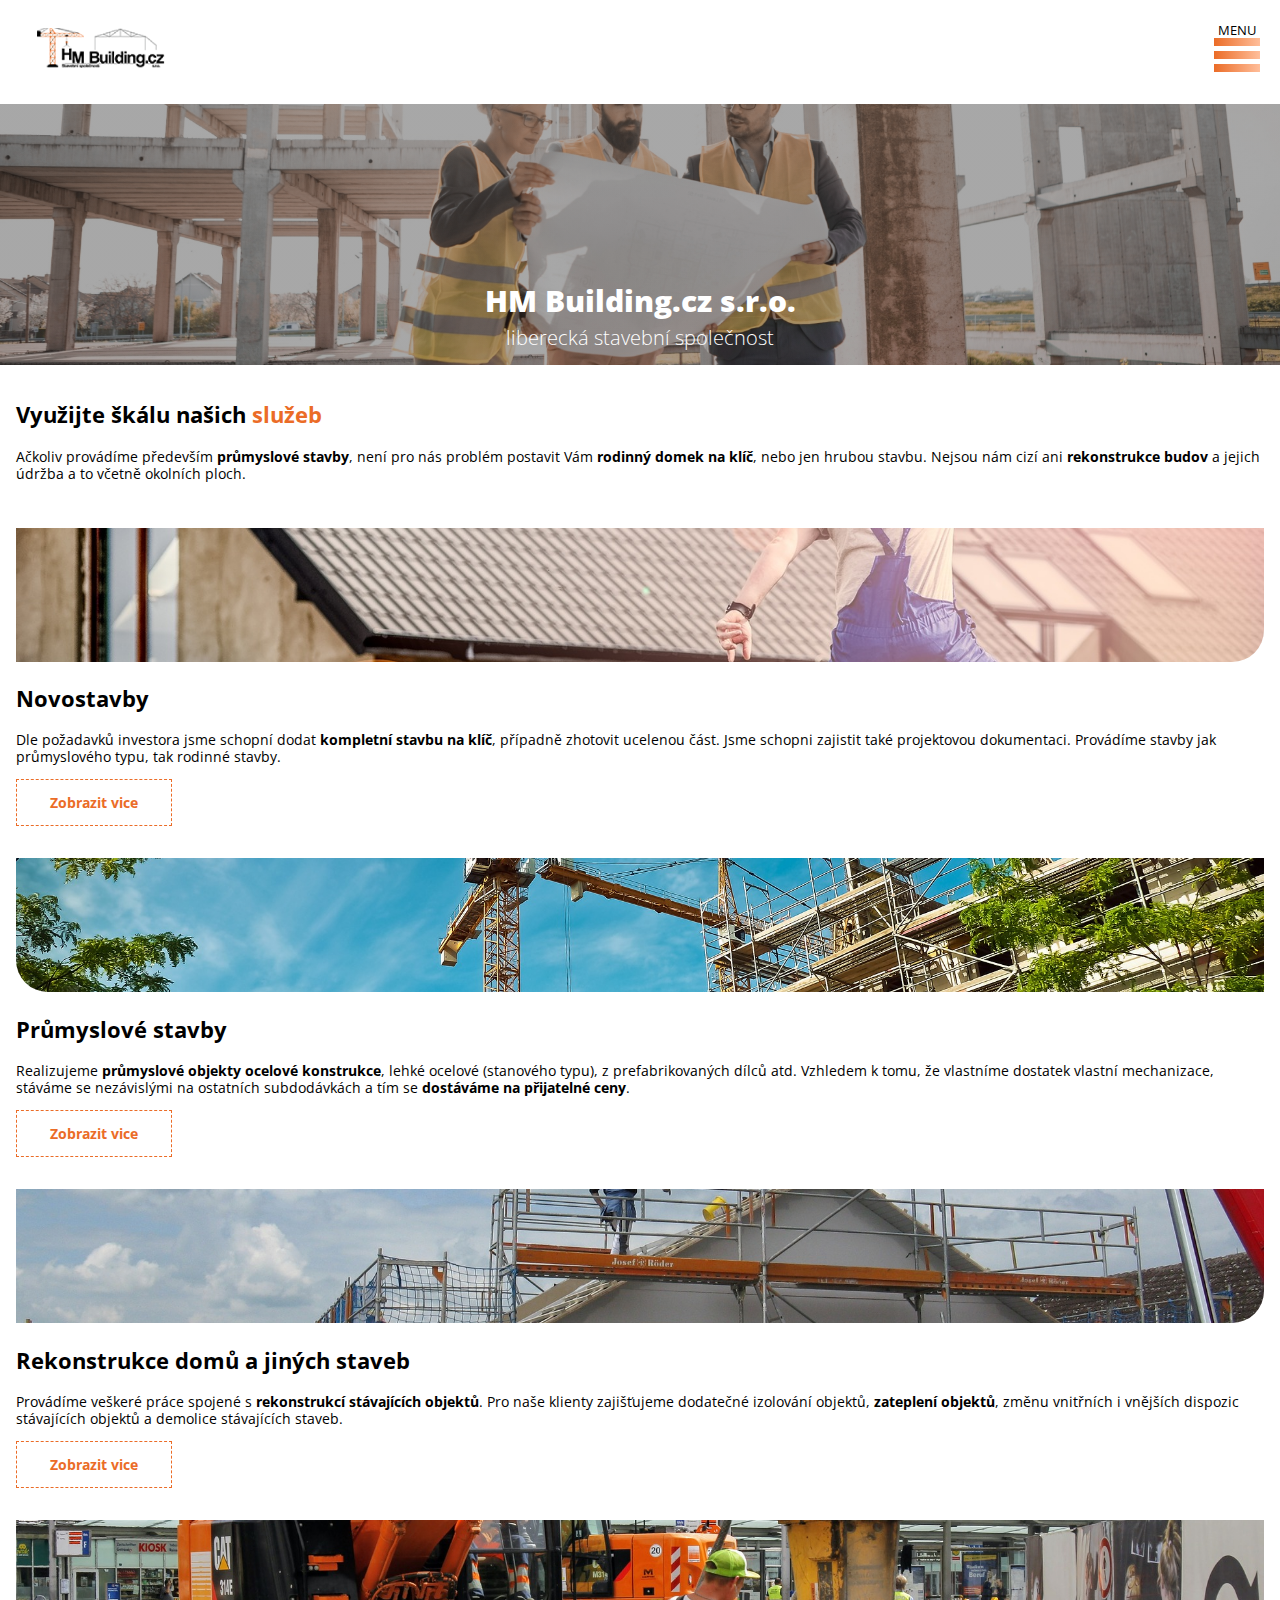
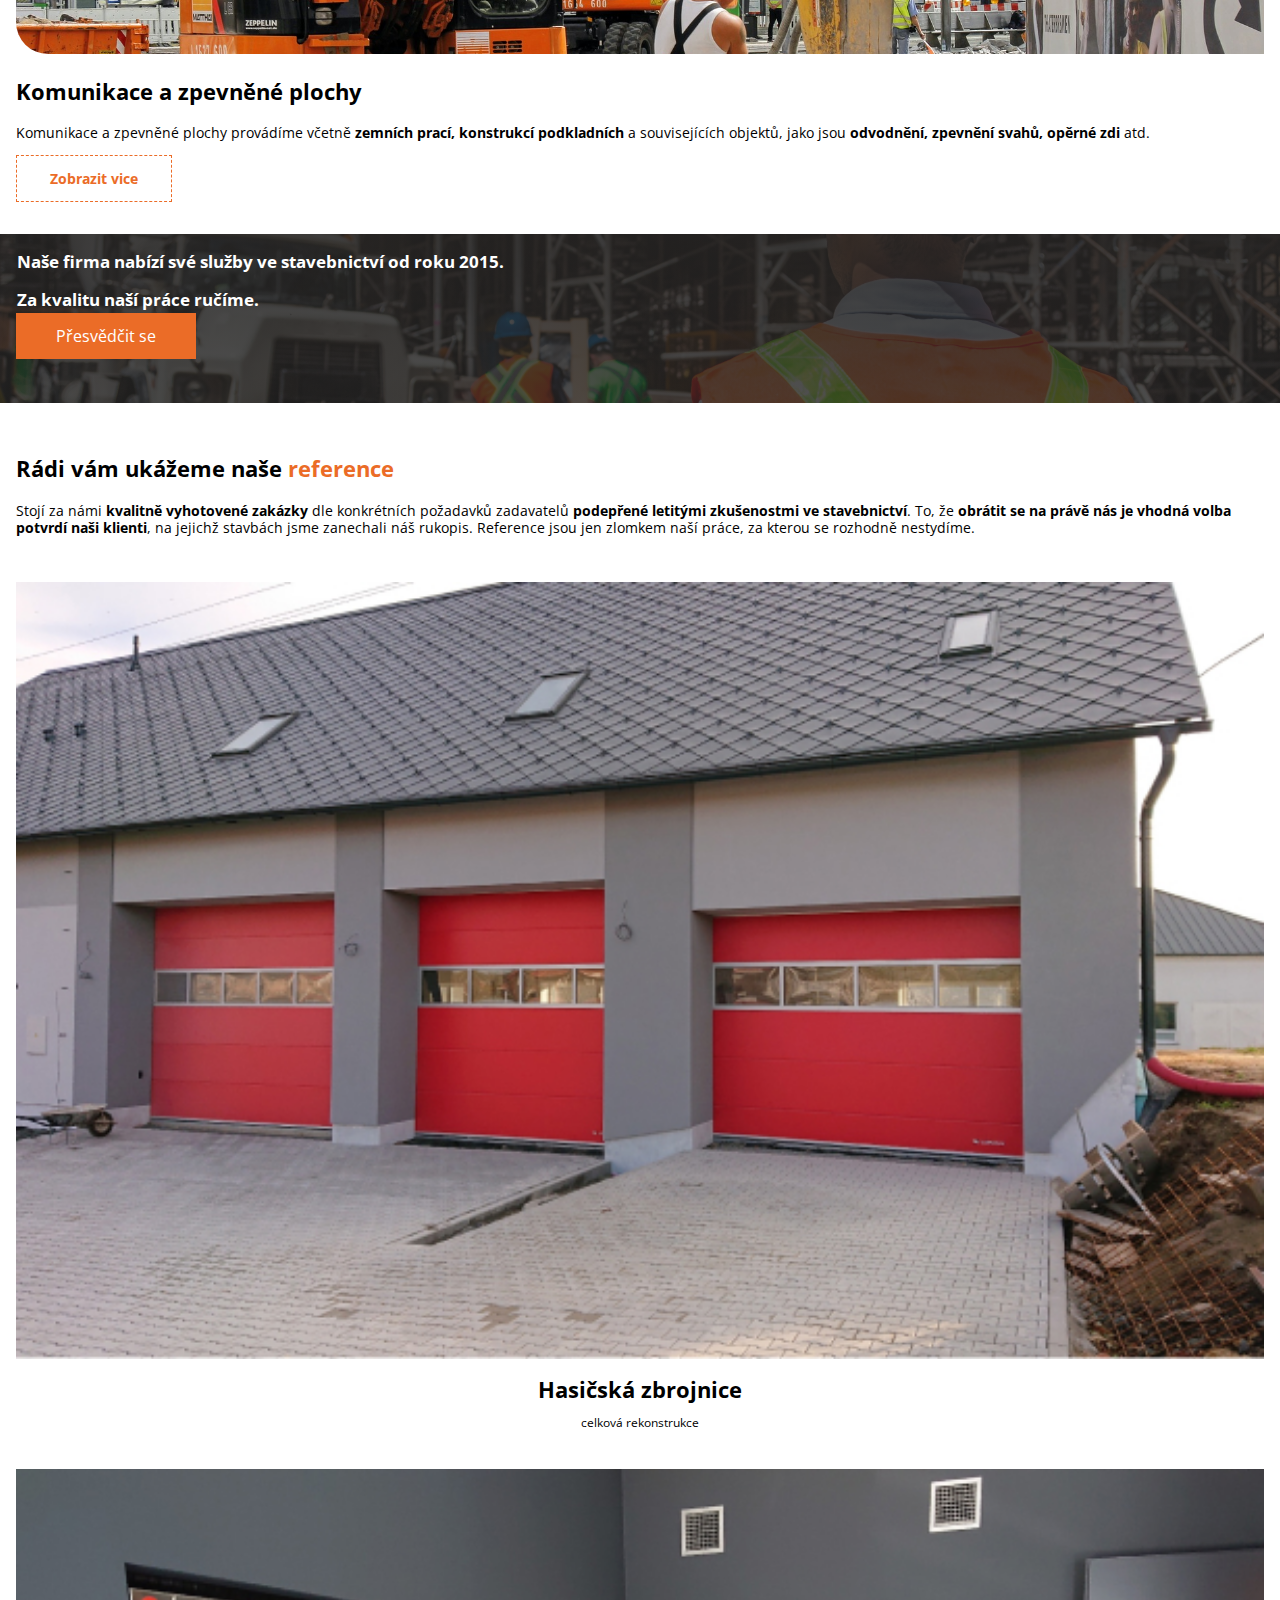
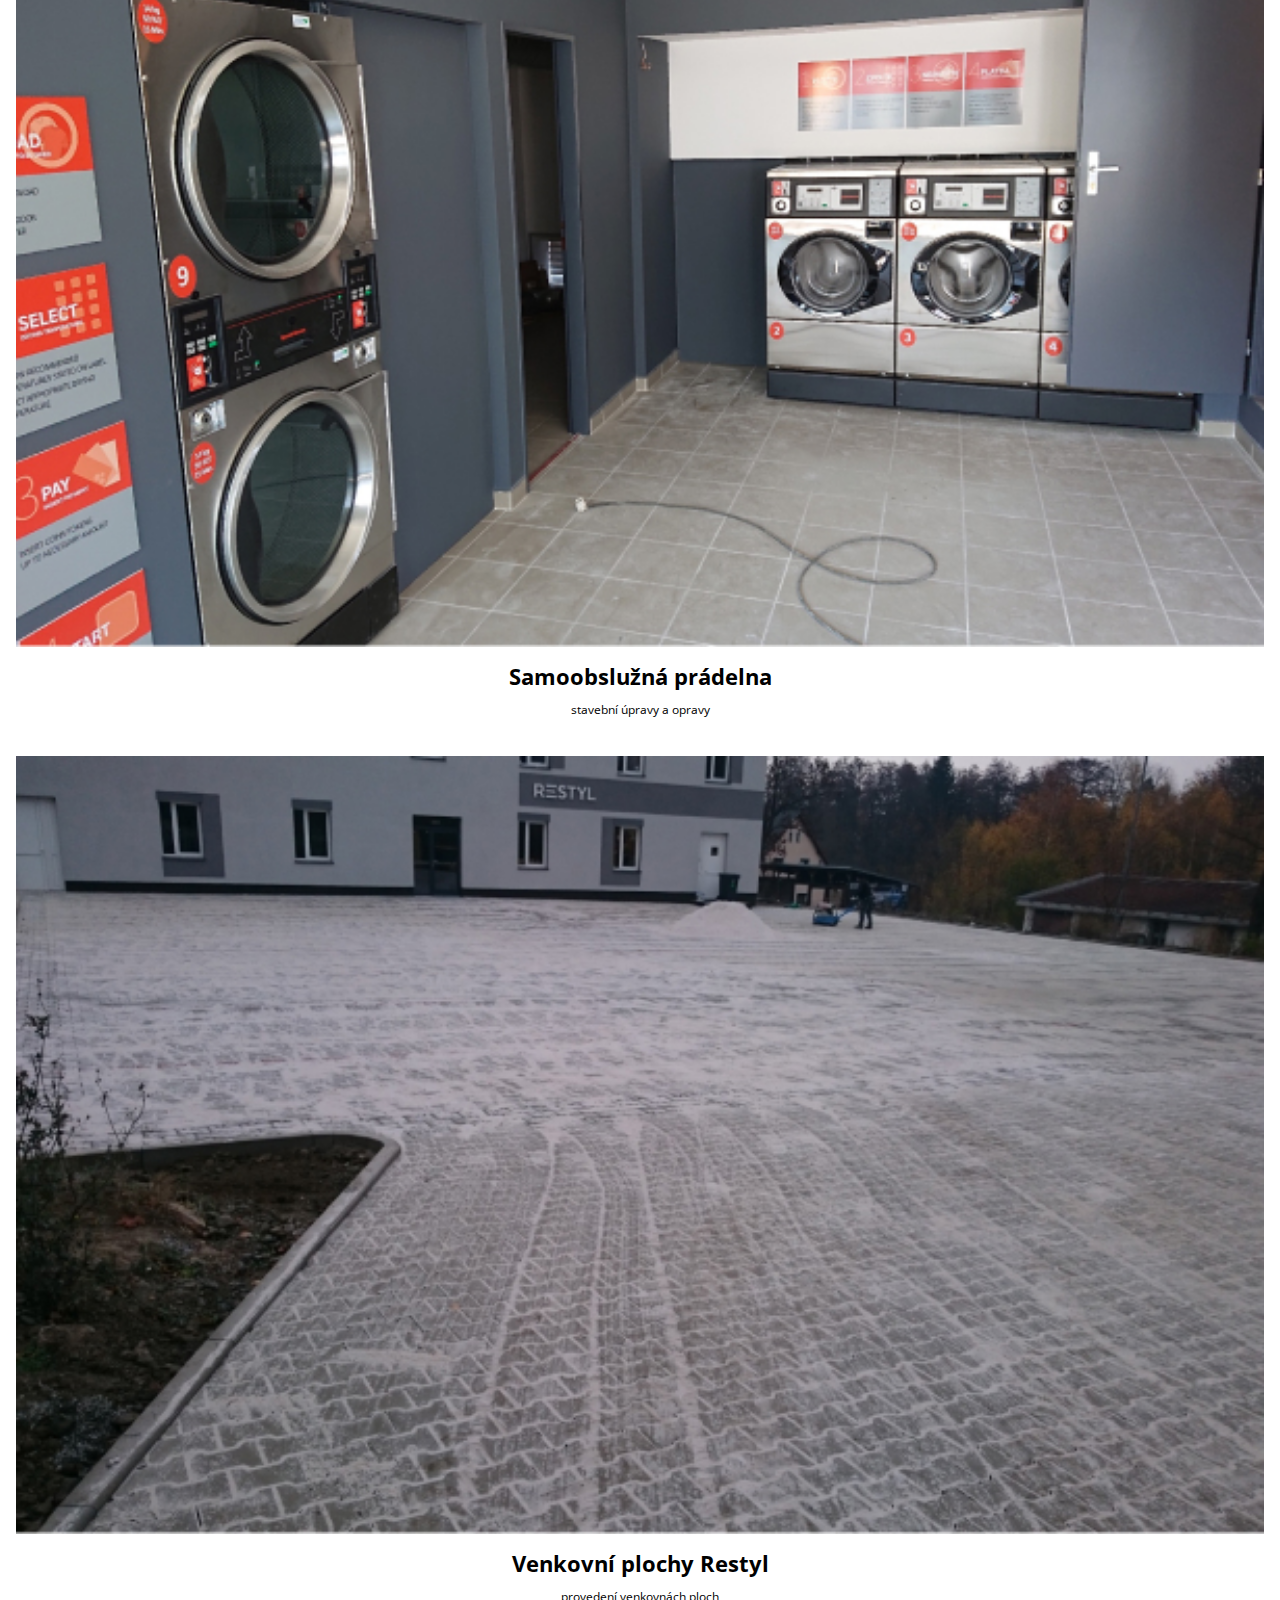
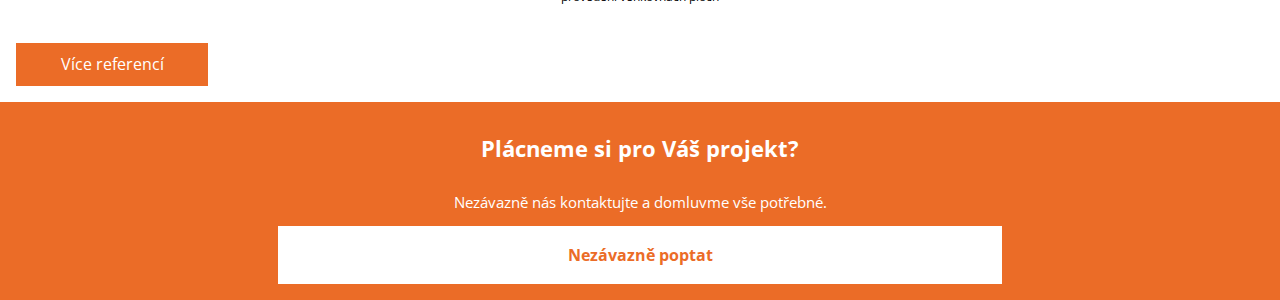
==== index.html @ 349a8a6a "skoro 30" ====
<!DOCTYPE html>
<html lang="cs">
<head>
    <meta charset="UTF-8">
    <title>HM Building.cz</title>
    <link rel="stylesheet" href="./styles/normalize.css">
    <link rel="stylesheet" href="./styles/main.css">
</head>
<body>
<nav>
    <img class="nav__logo" src="./images/logo.png" alt="Logo">
    <div class="nav__menu">
        <span>MENU</span>
        <div class="menu__hamburger">
            <div class="menu__hamburger--item hamburger__item--1"></div>
            <div class="menu__hamburger--item hamburger__item--2"></div>
            <div class="menu__hamburger--item hamburger__item--3"></div>
        </div>
    </div>
    <div class="menu">
        <a href="index.html" class="menu__item">Domů</a>
        <a href="index.html" class="menu__item">Služby</a>
        <a href="reference.html" class="menu__item">Reference</a>
        <a href="onas.html" class="menu__item">O nás</a>
        <a href="kontakt.html" class="menu__item">Kontakt</a>
    </div>
</nav>
<header>
    <h1>HM Building.cz s.r.o.</h1>
    <p>liberecká stavební společnost</p>
</header>
<main>
    <article>
        <h2>Využijte škálu našich <span class="orange">služeb</span></h2>
        <p>Ačkoliv provádíme především <strong>průmyslové stavby</strong>, není pro nás problém postavit Vám <strong>rodinný domek na klíč</strong>, nebo jen hrubou stavbu. Nejsou nám cizí ani <strong>rekonstrukce budov</strong> a jejich údržba a to včetně okolních ploch.</p>
    </article>
    <article>
        <img src="./images/sluzba-novostavby-1200w.jpg" alt="Novostavby" class="article__image article__image--right">
        <h2>Novostavby</h2>
        <p>Dle požadavků investora jsme schopní dodat <strong>kompletní stavbu na klíč</strong>, případně zhotovit ucelenou část. Jsme schopni zajistit také projektovou dokumentaci. Provádíme stavby jak průmyslového typu, tak rodinné stavby.</p>
        <a href="novostavby.html" class="article__button">Zobrazit vice</a>
    </article>
    <article>
        <img src="./images/sluzba-prumyslove-stavby-1920w.jpg" alt="Průmyslové stavby" class="article__image article__image--left">
        <h2>Průmyslové stavby</h2>
        <p>Realizujeme <strong>průmyslové objekty ocelové konstrukce</strong>, lehké ocelové (stanového typu), z prefabrikovaných dílců atd. Vzhledem k tomu, že vlastníme dostatek vlastní mechanizace, stáváme se nezávislými na ostatních subdodávkách a tím se <strong>dostáváme na přijatelné ceny</strong>.</p>
        <a href="novostavby.html" class="article__button">Zobrazit vice</a>
    </article>
    <article>
        <img src="./images/sluzba-rekonstrukce-1920w.jpg" alt="Rekonstrukce domů a jiných staveb" class="article__image article__image--right">
        <h2>Rekonstrukce domů a jiných staveb</h2>
        <p>Provádíme veškeré práce spojené s <strong>rekonstrukcí stávajících objektů</strong>. Pro naše klienty zajišťujeme dodatečné izolování objektů, <strong>zateplení objektů</strong>, změnu vnitřních i vnějších dispozic stávajících objektů a demolice stávajících staveb. </p>
        <a href="novostavby.html" class="article__button">Zobrazit vice</a>
    </article>
    <article>
        <img src="./images/sluzba-komunikace-a-zpevnene-plochy-1200w.jpg" alt="Komunikace a zpevněné plochy" class="article__image article__image--left">
        <h2>Komunikace a zpevněné plochy</h2>
        <p>Komunikace a zpevněné plochy provádíme včetně <strong>zemních prací, konstrukcí podkladních</strong> a souvisejících objektů, jako jsou <strong>odvodnění, zpevnění svahů, opěrné zdi</strong> atd.</p>
        <a href="novostavby.html" class="article__button">Zobrazit vice</a>
    </article>
    <div class="construction">
        <h2>Naše firma nabízí své služby ve stavebnictví od roku 2015.</h2>
        <h2>Za kvalitu naší práce ručíme.</h2>
        <a href="kontakt.html" class="construction__button">Přesvědčit se</a>
    </div>
    <article>
        <h2>Rádi vám ukážeme naše <span class="orange">reference</span></h2>
        <p>Stojí za námi <strong>kvalitně vyhotovené zakázky</strong> dle konkrétních požadavků zadavatelů <strong>podepřené letitými zkušenostmi ve stavebnictví</strong>. To, že <strong>obrátit se na právě nás je vhodná volba potvrdí naši klienti</strong>, na jejichž stavbách jsme zanechali náš rukopis. Reference jsou jen zlomkem naší práce, za kterou se rozhodně nestydíme.</p>
    </article>
    <article>
        <img src="./images/reference/reference-hasicska-zbrojnice-600w.jpg" alt="Hasičská zbrojnice">
        <h2 class="reference__name">Hasičská zbrojnice</h2>
        <p class="reference__text">celková rekonstrukce</p>
    </article>
    <article>
        <img src="./images/reference/reference-pradelna-600w.jpg" alt="Samoobslužná prádelna">
        <h2 class="reference__name">Samoobslužná prádelna</h2>
        <p class="reference__text">stavební úpravy a opravy</p>
    </article>
    <article>
        <img src="./images/reference/reference-plocha-600w.jpg" alt="Venkovní plochy Restyl">
        <h2 class="reference__name">Venkovní plochy Restyl</h2>
        <p class="reference__text">provedení venkovnách ploch</p>
    </article>
    <a href="reference.html" class="reference__button">Více referencí</a>
</main>
<footer>
    <h2>Plácneme si pro Váš projekt?</h2>
    <p>Nezávazně nás kontaktujte a domluvme vše potřebné.</p>
    <a href="kontakt.html">Nezávazně poptat</a>
</footer>
<script src="script/menu.js"></script>
</body>
</html>
---- styles/main.css ----
@import url('https://fonts.googleapis.com/css2?family=Open+Sans:wght@300;400;500;600;700&display=swap');

html {
    font-family: 'Open Sans', sans-serif;
    --primary: #EB6C27;
    --text: #3A3A3A;
    --background: #FFFFFF;
    --text--gray: #888888;
    background: var(--background);
}

nav {
    display: flex;
    align-items: center;
    justify-content: space-between;
    padding: 24px 20px 32px 20px;
    height: 3em;
}

.nav__menu {
    align-self: end;
    display: flex;
    flex-direction: column;
    text-align: center;
}

.menu__hamburger {
    flex: none;
    display: flex;
    flex-grow: 0;
    flex-direction: column;
    gap: 5px;
}

.nav__menu span {
    font-size: .8em;
}

.menu__hamburger--item {
    width: 46px;
    height: 8px;

    background: linear-gradient(90deg, #EB6C27 0%, #FFBE9A 100%);
}

.menu__hamburger--1 {
    order: 0;
}

.menu__hamburger--2 {
    order: 1;
}

.menu__hamburger--3 {
    order: 2;
}

.nav__logo {
    width: 10em;
}

.menu {
    position: absolute;
    background: var(--primary);
    display: none;
    width: 100%;
    padding: 1em;
    top: 6.5em;
    left: 0;
    right: 0;
}

.menu--visible {
    display: grid;
}

.menu__item {
    font-size: 16px;
    font-weight: 700;
    line-height: 22px;
    text-decoration-line: underline;
    text-transform: uppercase;
    color: white;
    text-align: left;
    margin: .5em;
}

header {
    display: flex;
    flex-direction: column;
    padding: 1em;
    text-align: center;
    justify-content: flex-end;
    gap: .5em;
    background: linear-gradient(0deg, rgba(36, 36, 36, 0.4), rgba(36, 36, 36, 0.4)), linear-gradient(180deg, rgba(255, 255, 255, 0.1) 0%, rgba(255, 255, 255, 0) 100%), linear-gradient(180deg, #42332A 0%, rgba(255, 255, 255, 0) 100%), url(../images/pageheader-1920w.jpg) center / cover;
    background-blend-mode: normal, normal, hue, normal;
    height: 229px;
    color: white;
}

header h1 {
    font-weight: 800;
    font-size: 30px;
    margin: 0;
}

header p {
    font-weight: 300;
    font-size: 20px;
    margin: 0;
}

main {
    display: grid;
    gap: 2em;
    margin: 1em;
}

.orange {
    color: var(--primary)
}

.bold {
    font-weight: bold;
}

main article h1 {
    font-weight: 700;
    font-size: 30px;
    line-height: 41px;
}

main article h2 {
    font-weight: 700;
    font-size: 22px;
    line-height: 30px;
}

main article img {
    width: 100%;
}

main article p {
    font-size: 14px;
    line-height: 17px;
}

.article__image {
    height: 134px;
    object-fit: cover;
}

.article__image--left {
    border-bottom-left-radius: 2em;
}

.article__image--right {
    border-bottom-right-radius: 2em;
}

.article__button {
    display: flex;
    flex-direction: row;
    justify-content: center;
    align-items: center;
    padding: 1em 2em;
    width: 7em;
    gap: 10px;
    border: 1px dashed var(--primary);
    text-decoration: none;
    color: var(--primary);
    font-weight: 700;
    font-size: 14px;
    line-height: 17px;
}

.construction {
    height: 169px;
    background: linear-gradient(0deg, rgba(36, 36, 36, 0.8), rgba(36, 36, 36, 0.8)), linear-gradient(180deg, rgba(66, 51, 42, 0.4) 0%, rgba(255, 255, 255, 0) 100%), url(../images/background-CTAblock-4460w.jpg) center / cover;
    margin: 0 -1em;
    color: white;
}

.construction h2 {
    margin: 1em;
    font-size: 17px;
    line-height: 21px;
}

.construction__button {
    margin: 1em;
    text-decoration: none;
    padding: 12px 40px;
    color: white;
    background-color: var(--primary);
}

.reference__name {
    margin: .5em;
    text-align: center;
    font-size: 22px;
    line-height: 30px;
}

.reference__text {
    margin: .5em;
    text-align: center;
    font-size: 12px;
    line-height: 16px;
}

.reference__button {
    color: white;
    background: var(--primary);
    padding: 12px 40px;
    width: 7em;
    text-align: center;
    text-decoration: none;
}

footer {
    background: var(--primary);
    color: white;
    text-align: center;
    align-items: center;
    padding: 1em;
    display: flex;
    position: relative;
    flex-direction: column;
    bottom: 0;
}

footer h2 {
    font-size: 22px;
    line-height: 30px;
    margin: 15px 0;
}

footer p {
    font-size: 15px;
    line-height: 18px;
}

footer a {
    text-decoration: none;
    padding: 20px 50px;
    background: white;
    color: var(--primary);
    font-weight: 700;
    width: 50%;
}
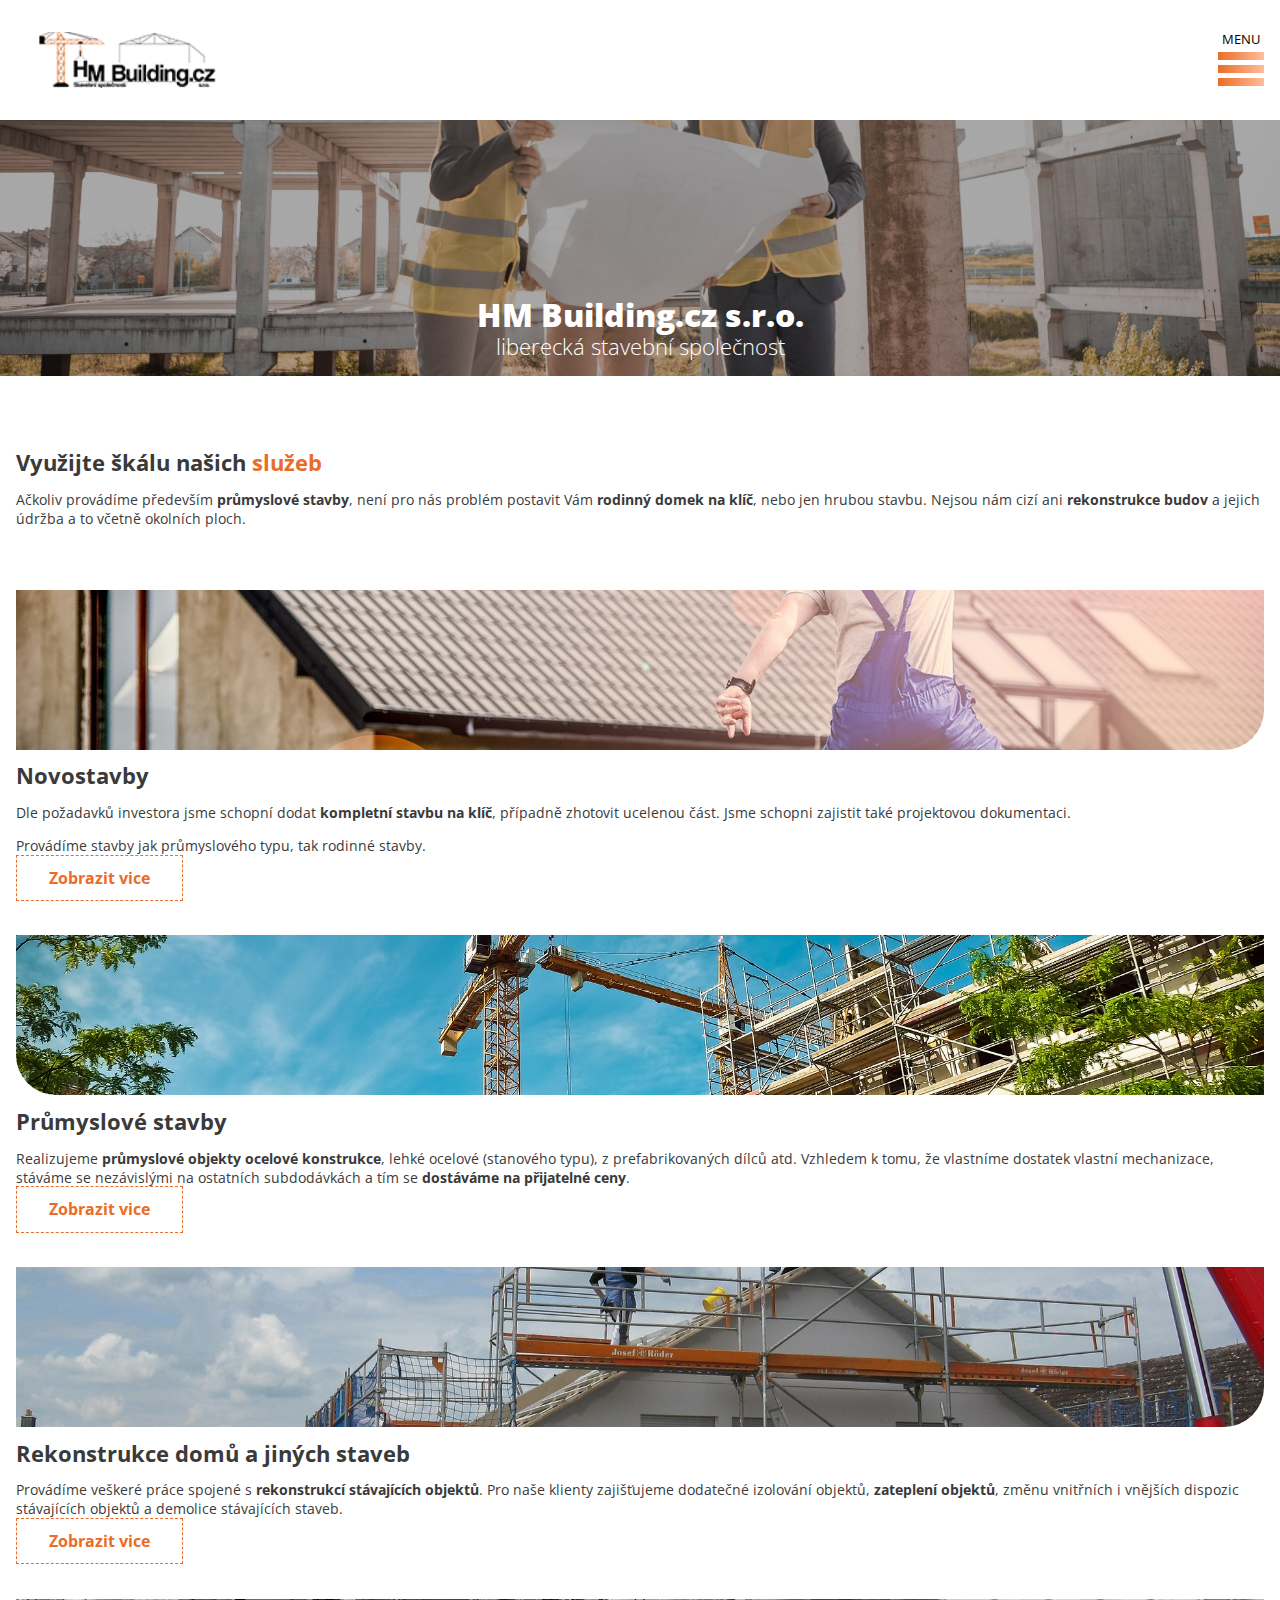
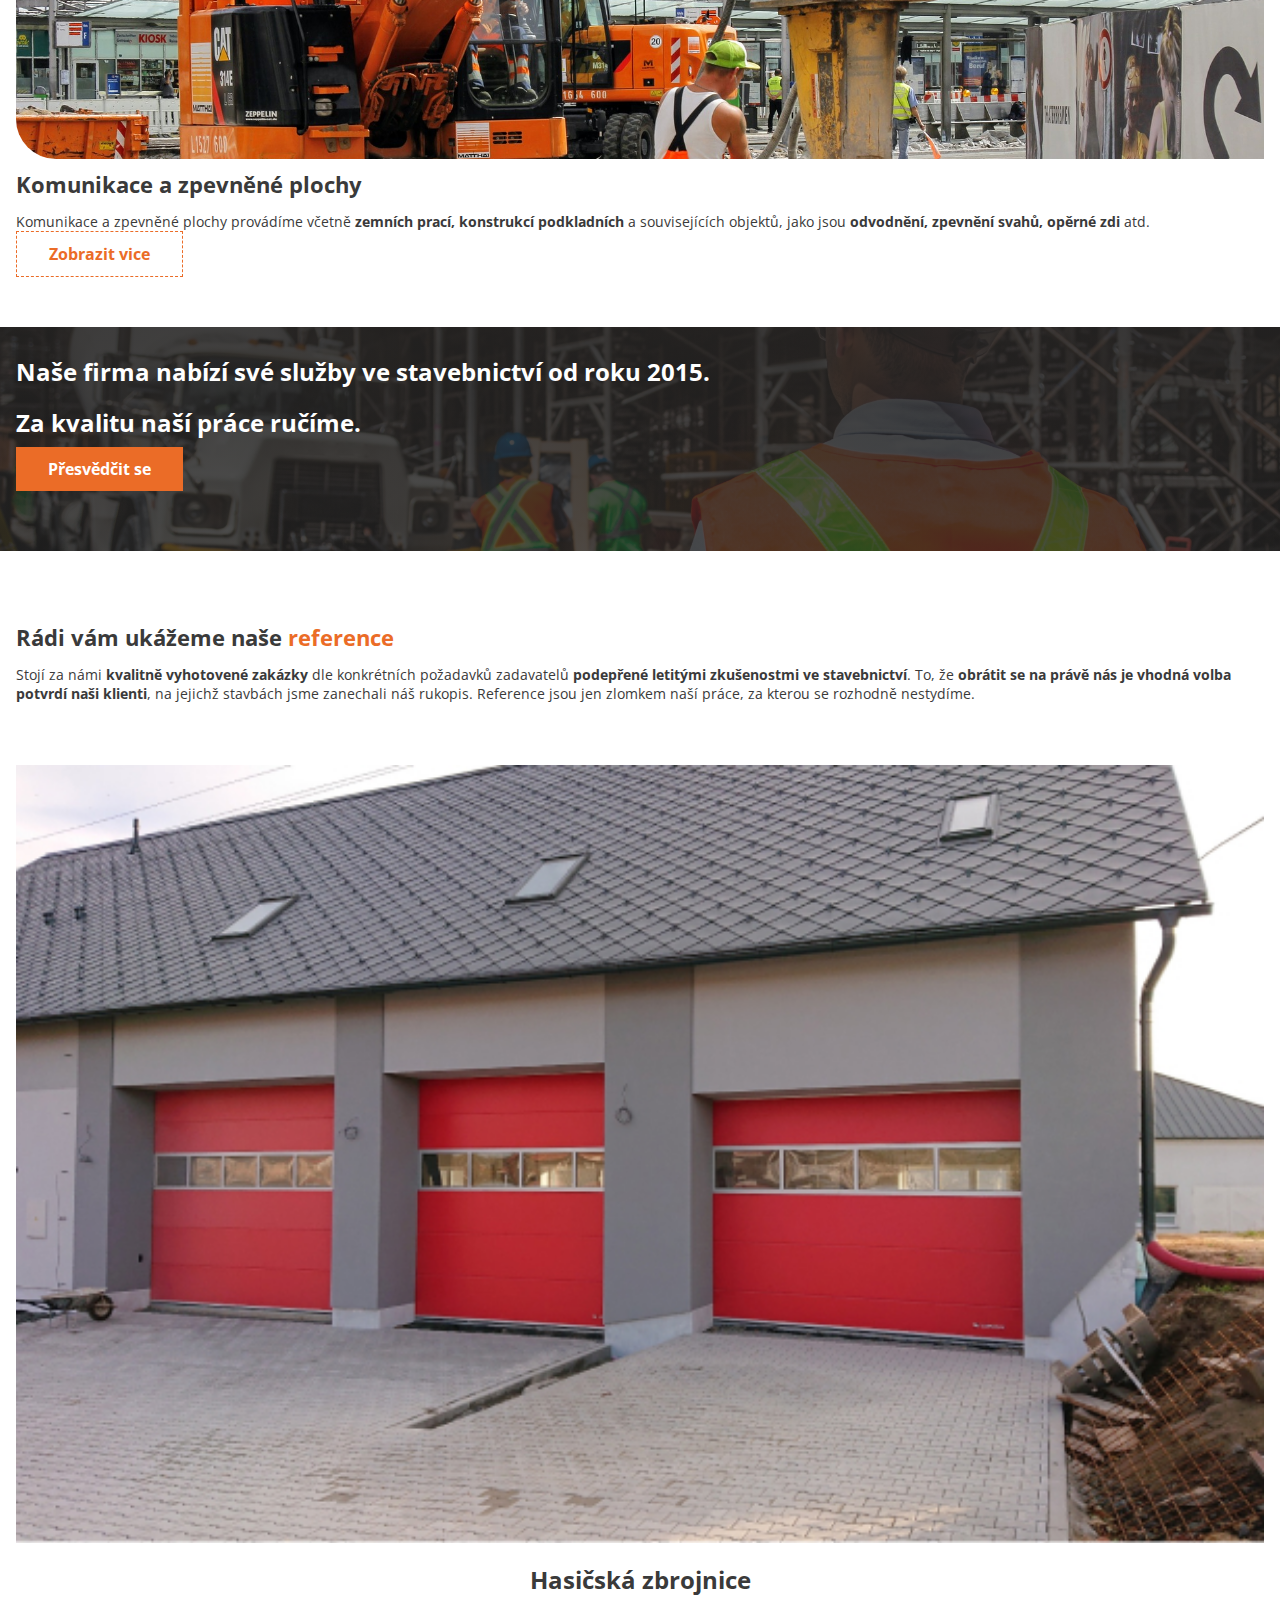
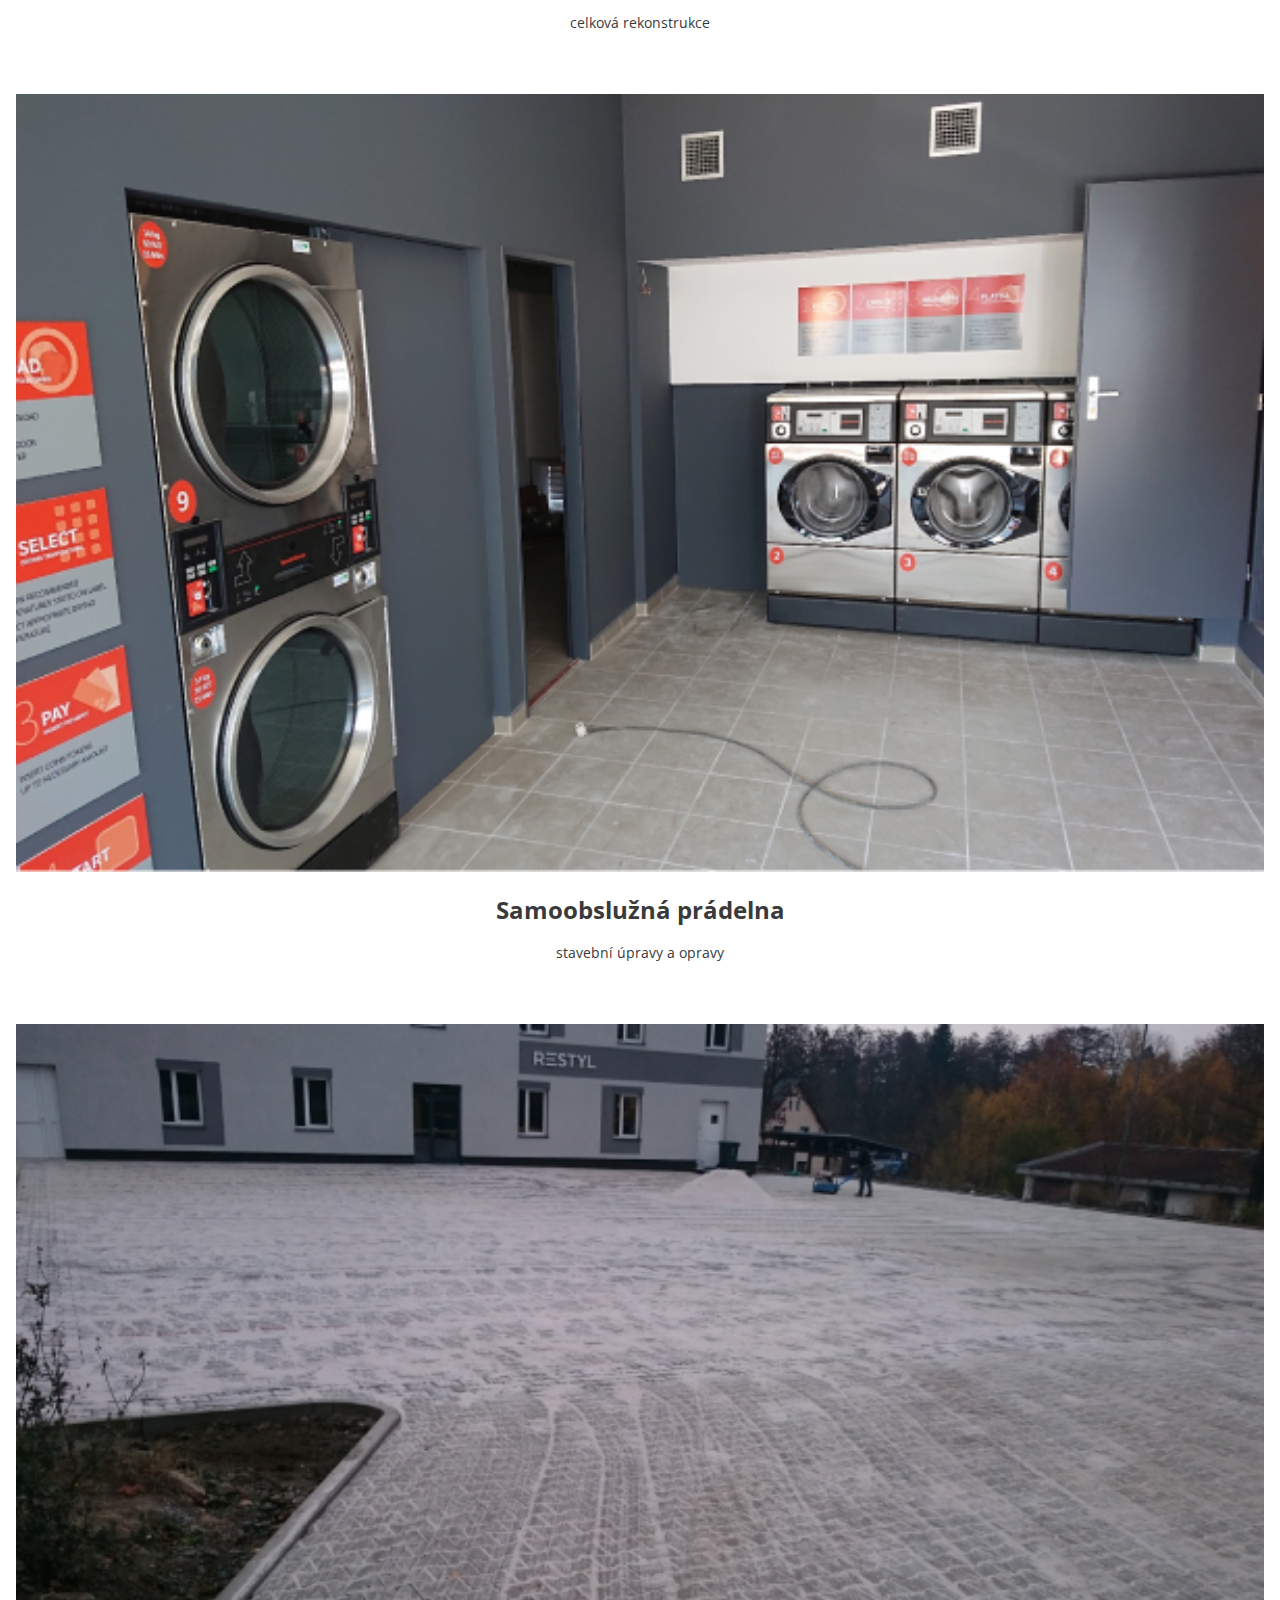
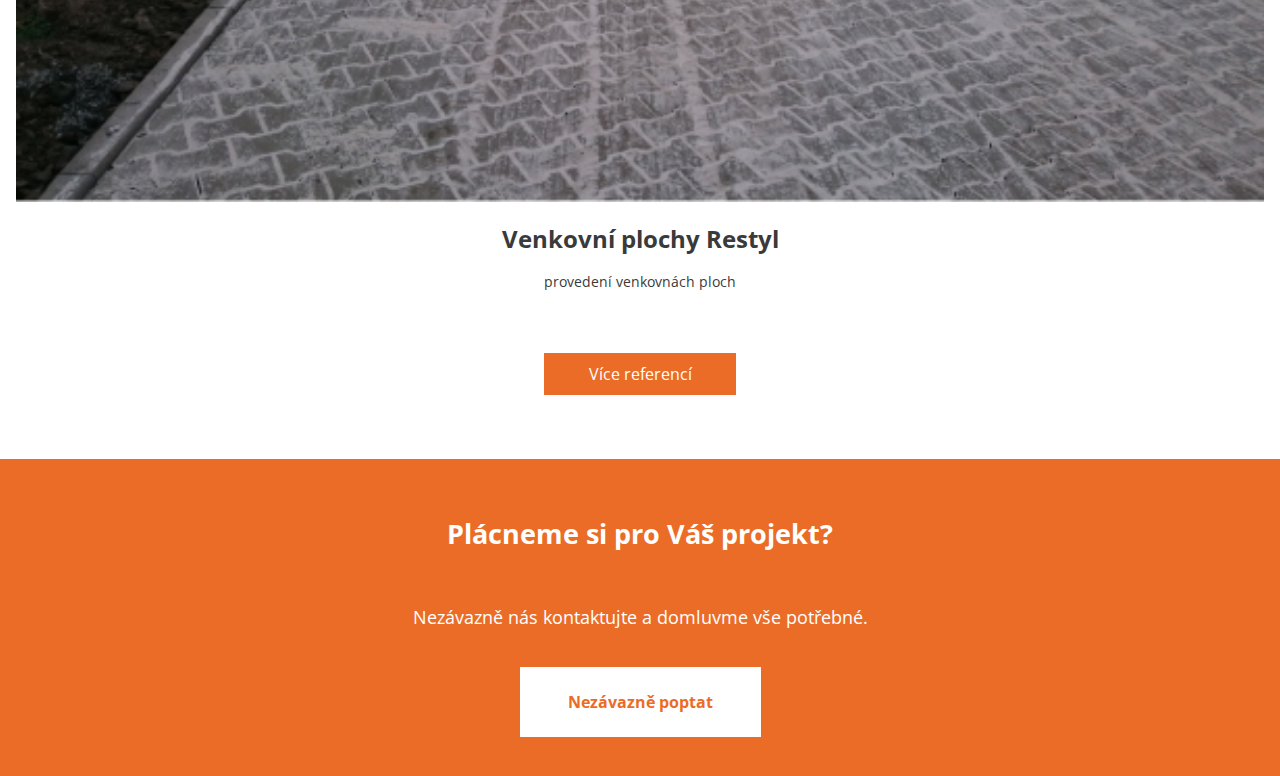
==== commit 93aa0977: "rework" ====
--- a/index.html
+++ b/index.html
@@ -1,93 +1,115 @@
 <!DOCTYPE html>
 <html lang="cs">
 <head>
-    <meta charset="UTF-8">
-    <title>HM Building.cz</title>
-    <link rel="stylesheet" href="./styles/normalize.css">
-    <link rel="stylesheet" href="./styles/main.css">
+  <meta charset="UTF-8">
+  <title>HM Building.cz | Domov</title>
+  <link rel="stylesheet" href="./styles/normalize.css">
+  <link rel="stylesheet" href="./styles/main.css">
 </head>
-<body>
-<nav>
-    <img class="nav__logo" src="./images/logo.png" alt="Logo">
-    <div class="nav__menu">
+<body class="grid">
+  <header class="background__header">
+    <nav class="navigation background__white">
+      <img class="navigation__logo" src="./images/logo.png" alt="Logo">
+      <div class="navigation__hamburger">
         <span>MENU</span>
-        <div class="menu__hamburger">
-            <div class="menu__hamburger--item hamburger__item--1"></div>
-            <div class="menu__hamburger--item hamburger__item--2"></div>
-            <div class="menu__hamburger--item hamburger__item--3"></div>
+        <div class="navigation__hamburger">
+          <div class="hamburger--item hamburger__item--1"></div>
+          <div class="hamburger--item hamburger__item--2"></div>
+          <div class="hamburger--item hamburger__item--3"></div>
         </div>
-    </div>
-    <div class="menu">
-        <a href="index.html" class="menu__item">Domů</a>
+      </div>
+      <div class="menu menu--hidden">
+        <a href="index.html" class="menu__item menu__item--active">Domů</a>
         <a href="index.html" class="menu__item">Služby</a>
         <a href="reference.html" class="menu__item">Reference</a>
         <a href="onas.html" class="menu__item">O nás</a>
         <a href="kontakt.html" class="menu__item">Kontakt</a>
+      </div>
+    </nav>
+    <div class="heading">
+      <h1 class="heading--1">HM Building.cz s.r.o. <span class="subheading">liberecká stavební společnost</span></h1>
     </div>
-</nav>
-<header>
-    <h1>HM Building.cz s.r.o.</h1>
-    <p>liberecká stavební společnost</p>
-</header>
-<main>
+  </header>
+  <section class="grid padding--1">
     <article>
-        <h2>Využijte škálu našich <span class="orange">služeb</span></h2>
-        <p>Ačkoliv provádíme především <strong>průmyslové stavby</strong>, není pro nás problém postavit Vám <strong>rodinný domek na klíč</strong>, nebo jen hrubou stavbu. Nejsou nám cizí ani <strong>rekonstrukce budov</strong> a jejich údržba a to včetně okolních ploch.</p>
+      <p class="heading--2">Využijte škálu našich <span class="orange">služeb</span></p>
+      <p>Ačkoliv provádíme především <strong>průmyslové stavby</strong>, není pro nás problém postavit Vám <strong>rodinný domek na klíč</strong>, nebo jen hrubou stavbu. Nejsou nám cizí ani <strong>rekonstrukce budov</strong> a jejich údržba a to včetně okolních ploch.</p>
     </article>
     <article>
-        <img src="./images/sluzba-novostavby-1200w.jpg" alt="Novostavby" class="article__image article__image--right">
-        <h2>Novostavby</h2>
-        <p>Dle požadavků investora jsme schopní dodat <strong>kompletní stavbu na klíč</strong>, případně zhotovit ucelenou část. Jsme schopni zajistit také projektovou dokumentaci. Provádíme stavby jak průmyslového typu, tak rodinné stavby.</p>
+      <img src="./images/sluzba-novostavby-1200w.jpg" alt="Novostavby" class="article__image img__radius--right">
+      <div>
+        <p class="heading--2">Novostavby</p>
+        <p>Dle požadavků investora jsme schopní dodat <strong>kompletní stavbu na klíč</strong>, případně zhotovit ucelenou část. Jsme schopni zajistit také projektovou dokumentaci.</p>
+        <p>Provádíme stavby jak průmyslového typu, tak rodinné stavby.</p>
         <a href="novostavby.html" class="article__button">Zobrazit vice</a>
+      </div>
     </article>
     <article>
-        <img src="./images/sluzba-prumyslove-stavby-1920w.jpg" alt="Průmyslové stavby" class="article__image article__image--left">
-        <h2>Průmyslové stavby</h2>
+      <img src="./images/sluzba-prumyslove-stavby-1920w.jpg" alt="Průmyslové stavby" class="article__image img__radius--left">
+      <div>
+        <p class="heading--2">Průmyslové stavby</p>
         <p>Realizujeme <strong>průmyslové objekty ocelové konstrukce</strong>, lehké ocelové (stanového typu), z prefabrikovaných dílců atd. Vzhledem k tomu, že vlastníme dostatek vlastní mechanizace, stáváme se nezávislými na ostatních subdodávkách a tím se <strong>dostáváme na přijatelné ceny</strong>.</p>
         <a href="novostavby.html" class="article__button">Zobrazit vice</a>
+      </div>
     </article>
     <article>
-        <img src="./images/sluzba-rekonstrukce-1920w.jpg" alt="Rekonstrukce domů a jiných staveb" class="article__image article__image--right">
-        <h2>Rekonstrukce domů a jiných staveb</h2>
+      <img src="./images/sluzba-rekonstrukce-1920w.jpg" alt="Rekonstrukce domů a jiných staveb" class="article__image img__radius--right">
+      <div>
+        <p class="heading--2">Rekonstrukce domů a jiných staveb</p>
         <p>Provádíme veškeré práce spojené s <strong>rekonstrukcí stávajících objektů</strong>. Pro naše klienty zajišťujeme dodatečné izolování objektů, <strong>zateplení objektů</strong>, změnu vnitřních i vnějších dispozic stávajících objektů a demolice stávajících staveb. </p>
         <a href="novostavby.html" class="article__button">Zobrazit vice</a>
+      </div>
     </article>
     <article>
-        <img src="./images/sluzba-komunikace-a-zpevnene-plochy-1200w.jpg" alt="Komunikace a zpevněné plochy" class="article__image article__image--left">
-        <h2>Komunikace a zpevněné plochy</h2>
+      <img src="./images/sluzba-komunikace-a-zpevnene-plochy-1200w.jpg" alt="Komunikace a zpevněné plochy" class="article__image img__radius--left">
+      <div>
+        <p class="heading--2">Komunikace a zpevněné plochy</p>
         <p>Komunikace a zpevněné plochy provádíme včetně <strong>zemních prací, konstrukcí podkladních</strong> a souvisejících objektů, jako jsou <strong>odvodnění, zpevnění svahů, opěrné zdi</strong> atd.</p>
         <a href="novostavby.html" class="article__button">Zobrazit vice</a>
+      </div>
     </article>
-    <div class="construction">
-        <h2>Naše firma nabízí své služby ve stavebnictví od roku 2015.</h2>
-        <h2>Za kvalitu naší práce ručíme.</h2>
-        <a href="kontakt.html" class="construction__button">Přesvědčit se</a>
+  </section>
+  <div class="construction construction__background">
+    <p class="construction__text">Naše firma nabízí své služby ve stavebnictví od roku 2015.</p>
+    <p class="construction__text">Za kvalitu naší práce ručíme.</p>
+    <a href="kontakt.html" class="construction__button">Přesvědčit se</a>
+  </div>
+  <section class="grid padding--1">
+    <article>
+      <div>
+        <p class="heading--2">Rádi vám ukážeme naše <span class="orange">reference</span></p>
+        <p>Stojí za námi <strong>kvalitně vyhotovené zakázky</strong> dle konkrétních požadavků zadavatelů <strong>podepřené letitými zkušenostmi ve stavebnictví</strong>. To, že <strong>obrátit se na právě nás je vhodná volba potvrdí naši klienti</strong>, na jejichž stavbách jsme zanechali náš rukopis. Reference jsou jen zlomkem naší práce, za kterou se rozhodně nestydíme.</p>
+      </div>
+    </article>
+    <article class="reference">
+      <img src="./images/reference/reference-hasicska-zbrojnice-600w.jpg" alt="Hasičská zbrojnice" class="reference__image">
+      <div>
+        <p class="reference__heading">Hasičská zbrojnice</p>
+        <p class="reference__text">celková rekonstrukce</p>
+      </div>
+    </article>
+    <article class="reference">
+      <img src="./images/reference/reference-pradelna-600w.jpg" alt="Samoobslužná prádelna" class="reference__image">
+      <div>
+        <p  class="reference__heading">Samoobslužná prádelna</p>
+        <p class="reference__text">stavební úpravy a opravy</p>
+      </div>
+    </article>
+    <article class="reference">
+      <img src="./images/reference/reference-plocha-600w.jpg" alt="Venkovní plochy Restyl" class="reference__image">
+      <div>
+        <p class="reference__heading">Venkovní plochy Restyl</p>
+        <p class="reference__text">provedení venkovnách ploch</p>
+      </div>
+    </article>
+    <div class="reference__button--align">
+      <a href="reference.html" class="reference__button">Více referencí</a>
     </div>
-    <article>
-        <h2>Rádi vám ukážeme naše <span class="orange">reference</span></h2>
-        <p>Stojí za námi <strong>kvalitně vyhotovené zakázky</strong> dle konkrétních požadavků zadavatelů <strong>podepřené letitými zkušenostmi ve stavebnictví</strong>. To, že <strong>obrátit se na právě nás je vhodná volba potvrdí naši klienti</strong>, na jejichž stavbách jsme zanechali náš rukopis. Reference jsou jen zlomkem naší práce, za kterou se rozhodně nestydíme.</p>
-    </article>
-    <article>
-        <img src="./images/reference/reference-hasicska-zbrojnice-600w.jpg" alt="Hasičská zbrojnice">
-        <h2 class="reference__name">Hasičská zbrojnice</h2>
-        <p class="reference__text">celková rekonstrukce</p>
-    </article>
-    <article>
-        <img src="./images/reference/reference-pradelna-600w.jpg" alt="Samoobslužná prádelna">
-        <h2 class="reference__name">Samoobslužná prádelna</h2>
-        <p class="reference__text">stavební úpravy a opravy</p>
-    </article>
-    <article>
-        <img src="./images/reference/reference-plocha-600w.jpg" alt="Venkovní plochy Restyl">
-        <h2 class="reference__name">Venkovní plochy Restyl</h2>
-        <p class="reference__text">provedení venkovnách ploch</p>
-    </article>
-    <a href="reference.html" class="reference__button">Více referencí</a>
-</main>
-<footer>
-    <h2>Plácneme si pro Váš projekt?</h2>
-    <p>Nezávazně nás kontaktujte a domluvme vše potřebné.</p>
-    <a href="kontakt.html">Nezávazně poptat</a>
+  </section>
+<footer class="footer">
+  <p class="footer__heading">Plácneme si pro Váš projekt?</p>
+  <p class="footer__text">Nezávazně nás kontaktujte a domluvme vše potřebné.</p>
+  <div><a class="footer__button" href="kontakt.html">Nezávazně poptat</a></div>
 </footer>
 <script src="script/menu.js"></script>
 </body>
--- a/styles/main.css
+++ b/styles/main.css
@@ -1,4 +1,4 @@
-@import url('https://fonts.googleapis.com/css2?family=Open+Sans:wght@300;400;500;600;700&display=swap');
+@import url('https://fonts.googleapis.com/css2?family=Open+Sans:wght@300;400;500;600;700;800&display=swap');
 
 html {
     font-family: 'Open Sans', sans-serif;
@@ -9,243 +9,335 @@
     background: var(--background);
 }
 
-nav {
-    display: flex;
-    align-items: center;
+p {
+    font-weight: 400;
+    font-size: 14px;
+    line-height: 19px;
+    color: var(--text);
+}
+
+.orange {
+    color: var(--primary);
+}
+
+.background__header {
+    background: linear-gradient(0deg, rgba(36, 36, 36, 0.4), rgba(36, 36, 36, 0.4)), linear-gradient(180deg, rgba(255, 255, 255, 0.1) 0%, rgba(255, 255, 255, 0) 100%), linear-gradient(180deg, #42332A 0%, rgba(255, 255, 255, 0) 100%), url(../images/pageheader-1920w.jpg) center / cover;
+    background-blend-mode: normal, normal, hue, normal;
+}
+
+.background__white {
+    background: var(--background);
+}
+
+.heading {
+    height: 15em;
+    display: flex;
+    flex-direction: column;
+    justify-content: flex-end;
+    margin-bottom: 1em;
+}
+
+.heading--1 {
+    font-weight: 800;
+    font-size: 2em;
+    margin: 0;
+    text-align: center;
+    color: white;
+}
+
+.subheading {
+    font-weight: 300;
+    font-size: .7em;
+    display: block;
+}
+
+.menu {
+    display: grid;
+    position: absolute;
+    top: 7.5em;
+    background: var(--primary);
+    width: 100%;
+    margin-left: -1em;
+    padding: 1.5em;
+    gap: 1.5em;
+}
+
+.menu::before {
+    content: "";
+    width: 0;
+    height: 0;
+    border-left: 14px solid transparent;
+    border-right: 14px solid transparent;
+    border-bottom: 20px solid var(--primary);
+    top: -20px;
+    right: 4.5em;
+    position: absolute;
+}
+
+.menu--hidden {
+    display: none;
+}
+
+.menu__item {
+    text-decoration: underline;
+    color: white;
+    font-weight: 400;
+    font-size: 1.2em;
+}
+
+.menu__item--active {
+    font-weight: 700;
+}
+
+.padding--1 {
+    padding: 1em;
+}
+
+.heading--2 {
+    font-weight: 700;
+    font-size: 1.4em;
+    line-height: 1.1em;
+    margin: .5em 0;
+}
+
+.grid {
+    display: grid;
+    gap: 3em;
+}
+
+.navigation {
+    height: 3.5em;
+    display: flex;
     justify-content: space-between;
-    padding: 24px 20px 32px 20px;
-    height: 3em;
-}
-
-.nav__menu {
-    align-self: end;
-    display: flex;
-    flex-direction: column;
-    text-align: center;
-}
-
-.menu__hamburger {
-    flex: none;
-    display: flex;
-    flex-grow: 0;
+    padding: 2em 1em;
+}
+
+.navigation__hamburger {
+    display: flex;
     flex-direction: column;
     gap: 5px;
 }
 
-.nav__menu span {
+.navigation__hamburger span {
     font-size: .8em;
-}
-
-.menu__hamburger--item {
+    text-align: center;
+}
+
+.hamburger--item {
     width: 46px;
     height: 8px;
 
     background: linear-gradient(90deg, #EB6C27 0%, #FFBE9A 100%);
 }
 
-.menu__hamburger--1 {
+.hamburger--1 {
     order: 0;
 }
 
-.menu__hamburger--2 {
+.hamburger--2 {
     order: 1;
 }
 
-.menu__hamburger--3 {
+.hamburger--3 {
     order: 2;
 }
 
-.nav__logo {
-    width: 10em;
-}
-
-.menu {
-    position: absolute;
-    background: var(--primary);
-    display: none;
+.img__radius--left {
+    border-radius: 0 0 0 40px;
+}
+
+.img__radius--right {
+    border-radius: 0 0 40px 0;
+}
+
+.article__image {
     width: 100%;
-    padding: 1em;
-    top: 6.5em;
-    left: 0;
-    right: 0;
-}
-
-.menu--visible {
+    height: 10em;
+    object-fit: cover;
+}
+
+.article__button {
+    text-decoration: none;
+    font-weight: bold;
+    color: var(--primary);
+    padding: .7em 2em;
+    border: 1px dashed var(--primary);
+}
+
+.construction__background {
+    background: linear-gradient(0deg, rgba(36, 36, 36, 0.8), rgba(36, 36, 36, 0.8)), linear-gradient(180deg, rgba(66, 51, 42, 0.4) 0%, rgba(255, 255, 255, 0) 100%), url("../images/background-CTAblock-4460w.jpg") center / cover;
+}
+
+.construction {
+    height: 13em;
+    padding: .5em 1em;
+}
+
+.construction__text {
+    color: white;
+    font-weight: 700;
+    font-size: 1.5em;
+    line-height: 1.1em;
+}
+
+.construction__button {
+    background: var(--primary);
+    text-decoration: none;
+    color: white;
+    padding: .7em 2em;
+    font-weight: 700;
+}
+
+.reference {
+    text-align: center;
+}
+
+.reference__image {
+    width: 100%;
+    margin: 0;
+    padding: 0;
+    object-fit: cover;
+}
+
+.reference__heading {
+    font-weight: 700;
+    font-size: 1.5em;
+}
+
+.reference__button--align {
+    display: flex;
+    text-align: center;
+    justify-content: center;
+}
+
+.reference__button {
+    color: white;
+    background: var(--primary);
+    padding: 12px 40px;
+    width: 7em;
+    text-decoration: none;
+}
+
+.footer {
+    background: var(--primary);
+    color: white;
+    padding: 2em;
     display: grid;
-}
-
-.menu__item {
-    font-size: 16px;
-    font-weight: 700;
-    line-height: 22px;
-    text-decoration-line: underline;
-    text-transform: uppercase;
-    color: white;
-    text-align: left;
-    margin: .5em;
-}
-
-header {
-    display: flex;
-    flex-direction: column;
-    padding: 1em;
-    text-align: center;
-    justify-content: flex-end;
-    gap: .5em;
-    background: linear-gradient(0deg, rgba(36, 36, 36, 0.4), rgba(36, 36, 36, 0.4)), linear-gradient(180deg, rgba(255, 255, 255, 0.1) 0%, rgba(255, 255, 255, 0) 100%), linear-gradient(180deg, #42332A 0%, rgba(255, 255, 255, 0) 100%), url(../images/pageheader-1920w.jpg) center / cover;
-    background-blend-mode: normal, normal, hue, normal;
-    height: 229px;
-    color: white;
-}
-
-header h1 {
-    font-weight: 800;
-    font-size: 30px;
-    margin: 0;
-}
-
-header p {
-    font-weight: 300;
-    font-size: 20px;
-    margin: 0;
-}
-
-main {
-    display: grid;
-    gap: 2em;
-    margin: 1em;
-}
-
-.orange {
-    color: var(--primary)
-}
-
-.bold {
-    font-weight: bold;
-}
-
-main article h1 {
-    font-weight: 700;
-    font-size: 30px;
-    line-height: 41px;
-}
-
-main article h2 {
-    font-weight: 700;
-    font-size: 22px;
-    line-height: 30px;
-}
-
-main article img {
-    width: 100%;
-}
-
-main article p {
-    font-size: 14px;
-    line-height: 17px;
-}
-
-.article__image {
-    height: 134px;
-    object-fit: cover;
-}
-
-.article__image--left {
-    border-bottom-left-radius: 2em;
-}
-
-.article__image--right {
-    border-bottom-right-radius: 2em;
-}
-
-.article__button {
-    display: flex;
-    flex-direction: row;
+    grid-template-rows: repeat(3, 1fr);
     justify-content: center;
     align-items: center;
-    padding: 1em 2em;
-    width: 7em;
-    gap: 10px;
-    border: 1px dashed var(--primary);
-    text-decoration: none;
-    color: var(--primary);
-    font-weight: 700;
-    font-size: 14px;
-    line-height: 17px;
-}
-
-.construction {
-    height: 169px;
-    background: linear-gradient(0deg, rgba(36, 36, 36, 0.8), rgba(36, 36, 36, 0.8)), linear-gradient(180deg, rgba(66, 51, 42, 0.4) 0%, rgba(255, 255, 255, 0) 100%), url(../images/background-CTAblock-4460w.jpg) center / cover;
+    text-align: center;
+}
+
+.footer__heading {
+    font-weight: 700;
+    font-size: 1.7em;
+    line-height: 1.1em;
+    color: white;
+}
+
+.footer__text {
+    color: white;
+    font-size: 1.1em;
+    line-height: 1.3em;
+}
+
+.footer__button {
+    padding: 1.5em 3em;
+    background: white;
+    text-decoration: none;
+    color: var(--primary);
+    font-weight: 700;
+}
+
+.sidepage {
+    margin-top: 4em;
+    padding: 1em;
+}
+
+.about__list {
+    color: var(--text);
+    font-size: 0.9em;
+}
+
+.list--marker::marker {
+    color: var(--primary);
+    font-size: 1.5em;
+}
+
+.information {
+    display: grid;
+    gap: 1.5em;
+    margin: 2em 0;
+}
+
+.information__item {
+    color: var(--primary);
+    text-decoration: none;
+    font-weight: 700;
+    font-size: .9em;
+}
+
+.information__telephone::before {
+    background: var(--primary);
+    border-radius: 50%;
+    padding: .5em;
+    margin-right: 1em;
+    content: "📞";
+}
+
+.information__email::before {
+    background: var(--primary);
+    border-radius: 50%;
+    padding: .5em;
+    margin-right: 1em;
+    content: "📧";
+}
+
+.information__address::before {
+    background: var(--primary);
+    border-radius: 50%;
+    padding: .5em;
+    margin-right: 1em;
+    content: "📍";
+}
+
+.image__address {
+    width: 100vw;
     margin: 0 -1em;
-    color: white;
-}
-
-.construction h2 {
-    margin: 1em;
-    font-size: 17px;
-    line-height: 21px;
-}
-
-.construction__button {
-    margin: 1em;
-    text-decoration: none;
-    padding: 12px 40px;
-    color: white;
-    background-color: var(--primary);
-}
-
-.reference__name {
-    margin: .5em;
-    text-align: center;
-    font-size: 22px;
-    line-height: 30px;
-}
-
-.reference__text {
-    margin: .5em;
-    text-align: center;
-    font-size: 12px;
-    line-height: 16px;
-}
-
-.reference__button {
-    color: white;
-    background: var(--primary);
-    padding: 12px 40px;
-    width: 7em;
-    text-align: center;
-    text-decoration: none;
-}
-
-footer {
-    background: var(--primary);
-    color: white;
-    text-align: center;
-    align-items: center;
+    object-fit: cover;
+    height: 12em;
+}
+
+.heading--3 {
+    font-size: 1.5em;
+    font-weight: 700;
+}
+
+.form__item {
+    display: flex;
+    flex-direction: column;
+    gap: .3em;
+    font-weight: 600;
+    margin: .4em 0;
+}
+
+.item__input {
+    border: 2px solid var(--primary);
+    height: 2em;
+    background: white;
+}
+
+.item__input--note {
+    height: 16em;
+}
+
+.form__submit {
+    width: 100%;
+    background: var(--primary);
+    color: white;
     padding: 1em;
-    display: flex;
-    position: relative;
-    flex-direction: column;
-    bottom: 0;
-}
-
-footer h2 {
-    font-size: 22px;
-    line-height: 30px;
-    margin: 15px 0;
-}
-
-footer p {
-    font-size: 15px;
-    line-height: 18px;
-}
-
-footer a {
-    text-decoration: none;
-    padding: 20px 50px;
-    background: white;
-    color: var(--primary);
-    font-weight: 700;
-    width: 50%;
+    margin-top: 1em;
+    border: none;
+    cursor: pointer;
 }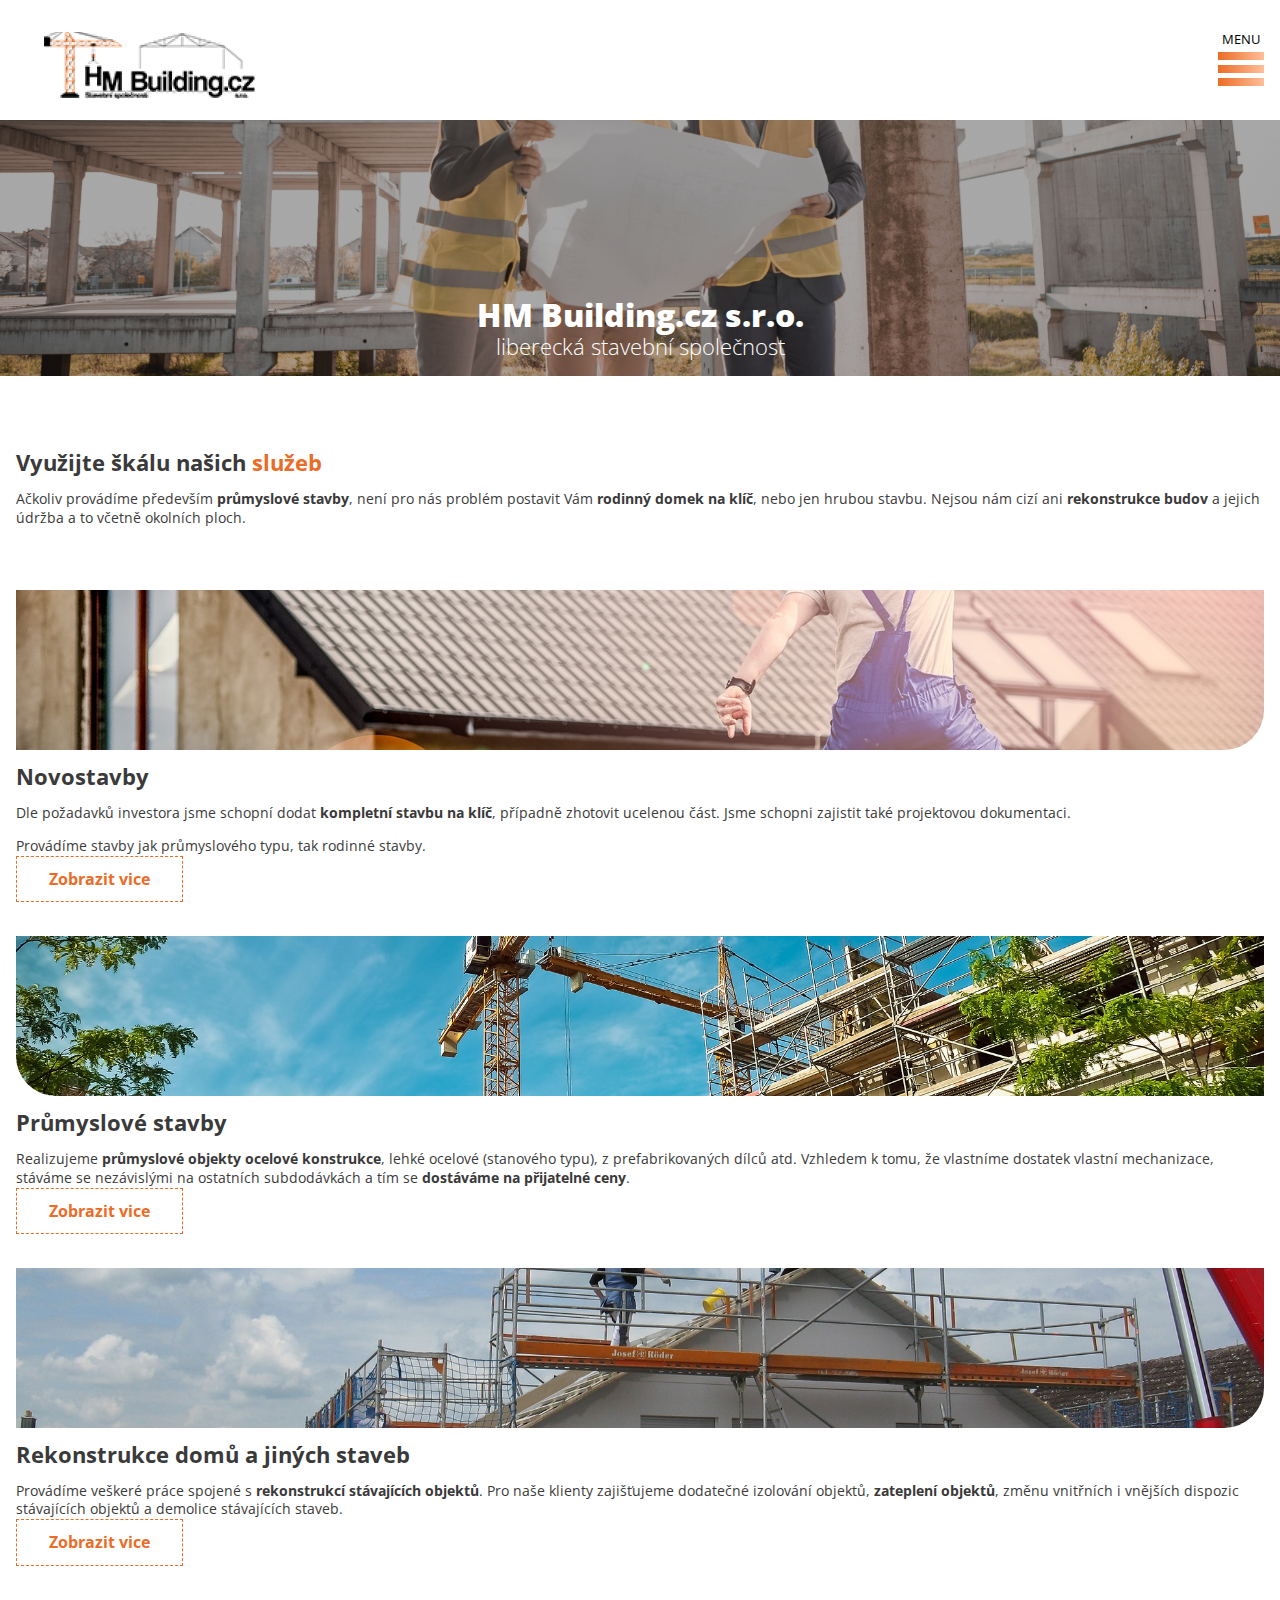
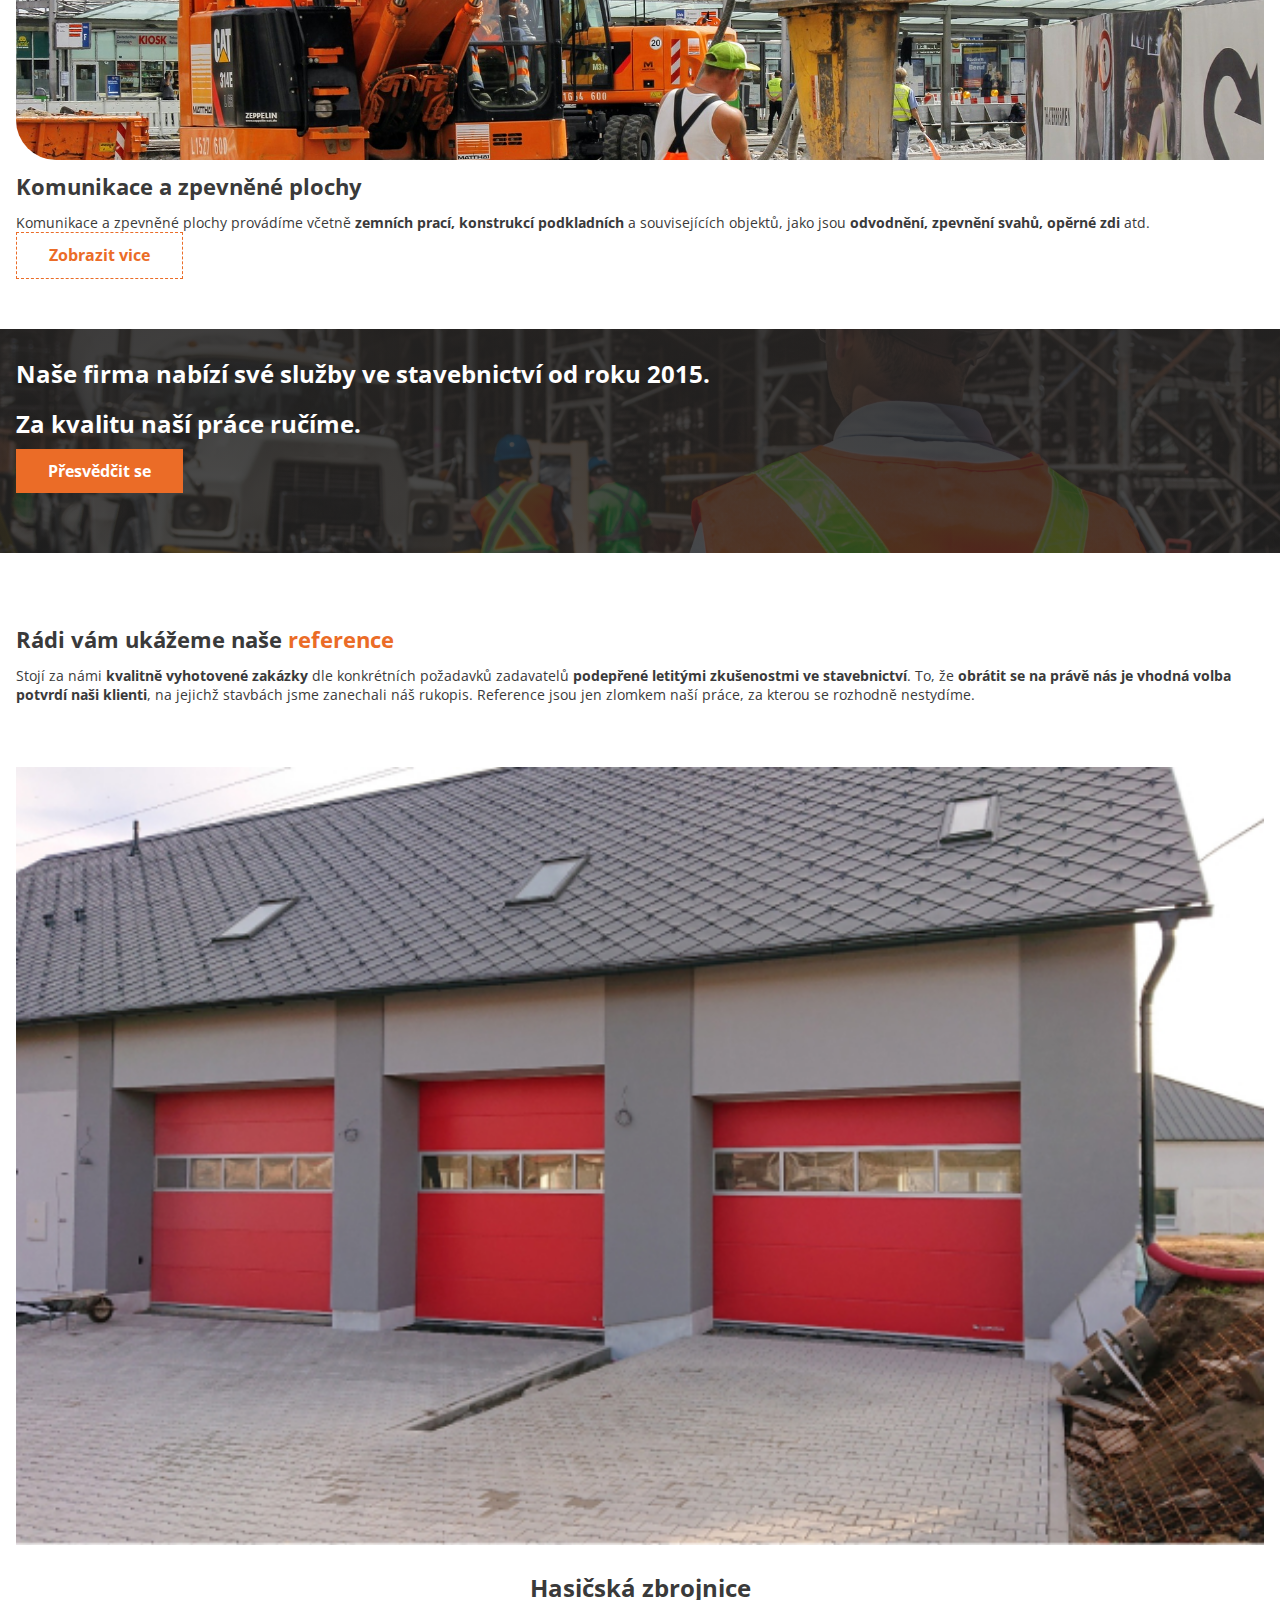
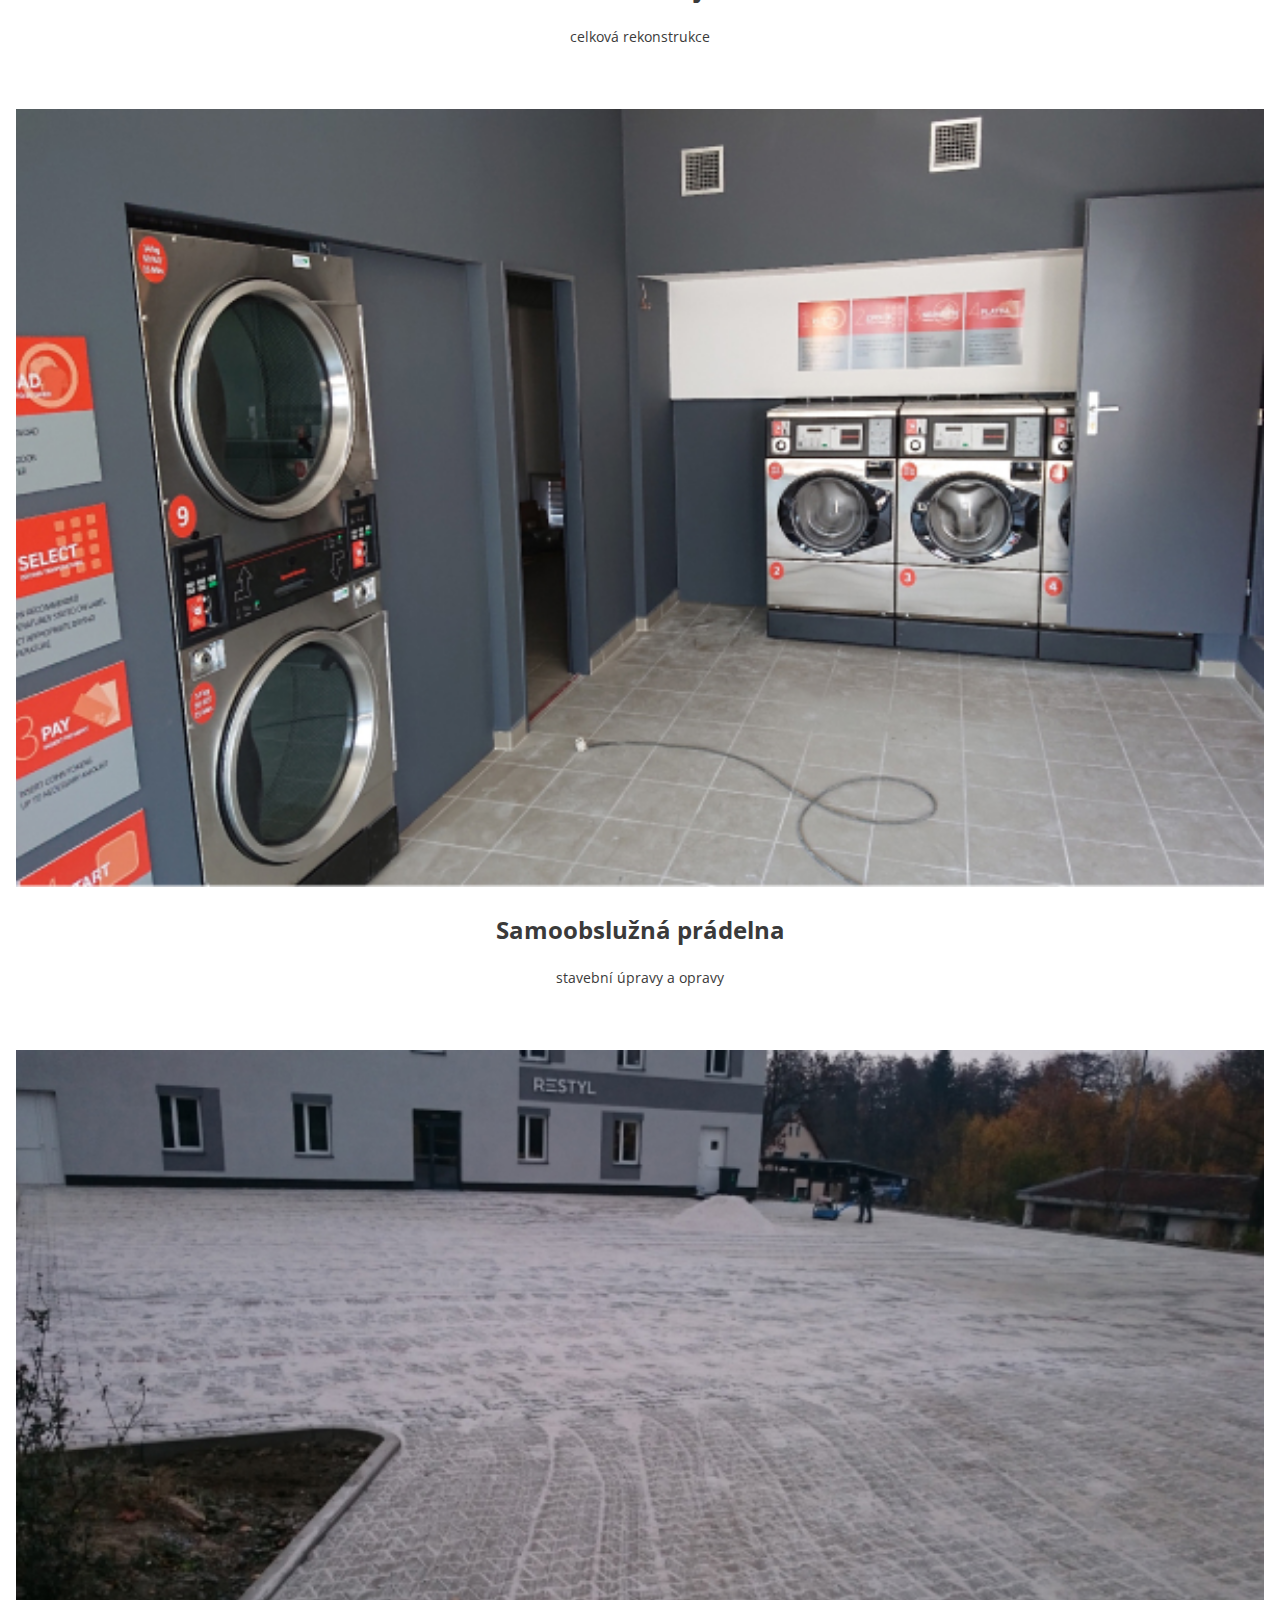
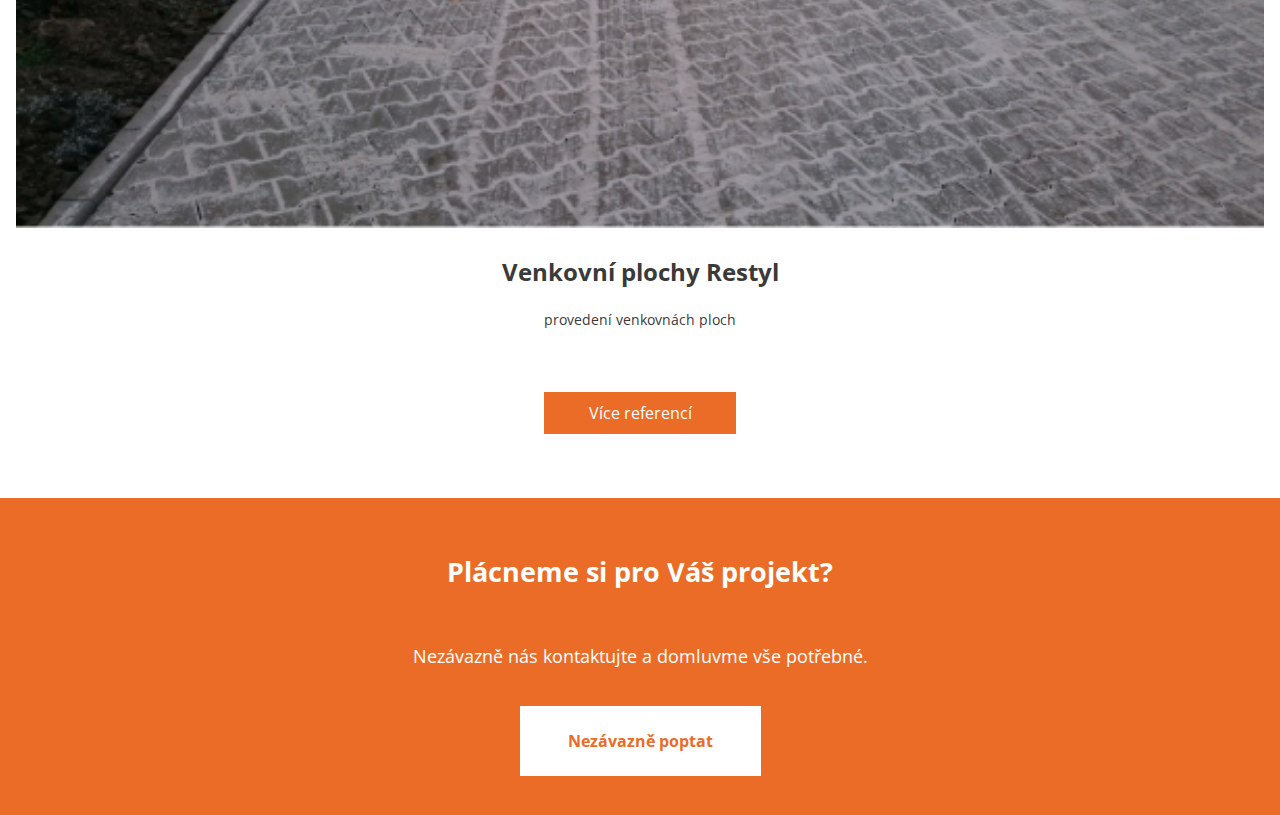
==== commit 09efc825: "added new sites" ====
--- a/index.html
+++ b/index.html
@@ -2,6 +2,8 @@
 <html lang="cs">
 <head>
   <meta charset="UTF-8">
+  <meta http-equiv="X-UA-Compatible" content="IE=edge">
+  <meta name="viewport" content="width=device-width, initial-scale=1.0">
   <title>HM Building.cz | Domov</title>
   <link rel="stylesheet" href="./styles/normalize.css">
   <link rel="stylesheet" href="./styles/main.css">
@@ -9,7 +11,7 @@
 <body class="grid">
   <header class="background__header">
     <nav class="navigation background__white">
-      <img class="navigation__logo" src="./images/logo.png" alt="Logo">
+      <a href="/"><img class="navigation__logo" src="./images/logo.png" alt="Logo"></a>
       <div class="navigation__hamburger">
         <span>MENU</span>
         <div class="navigation__hamburger">
@@ -18,13 +20,13 @@
           <div class="hamburger--item hamburger__item--3"></div>
         </div>
       </div>
-      <div class="menu menu--hidden">
-        <a href="index.html" class="menu__item menu__item--active">Domů</a>
-        <a href="index.html" class="menu__item">Služby</a>
-        <a href="reference.html" class="menu__item">Reference</a>
-        <a href="onas.html" class="menu__item">O nás</a>
-        <a href="kontakt.html" class="menu__item">Kontakt</a>
-      </div>
+      <menu class="menu menu--hidden">
+        <li class="menu__item"><a href="index.html">Domů</a></li>
+        <li class="menu__item"><a href="index.html">Služby</a></li>
+        <li class="menu__item menu__item--active"><a href="./sites/reference.html">Reference</a></li>
+        <li class="menu__item"><a href="./sites/onas.html">O nás</a></li>
+        <li class="menu__item"><a href="./sites/kontakt.html">Kontakt</a></li>
+      </menu>
     </nav>
     <div class="heading">
       <h1 class="heading--1">HM Building.cz s.r.o. <span class="subheading">liberecká stavební společnost</span></h1>
@@ -41,7 +43,7 @@
         <p class="heading--2">Novostavby</p>
         <p>Dle požadavků investora jsme schopní dodat <strong>kompletní stavbu na klíč</strong>, případně zhotovit ucelenou část. Jsme schopni zajistit také projektovou dokumentaci.</p>
         <p>Provádíme stavby jak průmyslového typu, tak rodinné stavby.</p>
-        <a href="novostavby.html" class="article__button">Zobrazit vice</a>
+        <a href="sites/services/novostavby.html" class="article__button">Zobrazit vice</a>
       </div>
     </article>
     <article>
@@ -49,7 +51,7 @@
       <div>
         <p class="heading--2">Průmyslové stavby</p>
         <p>Realizujeme <strong>průmyslové objekty ocelové konstrukce</strong>, lehké ocelové (stanového typu), z prefabrikovaných dílců atd. Vzhledem k tomu, že vlastníme dostatek vlastní mechanizace, stáváme se nezávislými na ostatních subdodávkách a tím se <strong>dostáváme na přijatelné ceny</strong>.</p>
-        <a href="novostavby.html" class="article__button">Zobrazit vice</a>
+        <a href="sites/services/prumyslove.html" class="article__button">Zobrazit vice</a>
       </div>
     </article>
     <article>
@@ -57,7 +59,7 @@
       <div>
         <p class="heading--2">Rekonstrukce domů a jiných staveb</p>
         <p>Provádíme veškeré práce spojené s <strong>rekonstrukcí stávajících objektů</strong>. Pro naše klienty zajišťujeme dodatečné izolování objektů, <strong>zateplení objektů</strong>, změnu vnitřních i vnějších dispozic stávajících objektů a demolice stávajících staveb. </p>
-        <a href="novostavby.html" class="article__button">Zobrazit vice</a>
+        <a href="sites/services/rekonstrukce.html" class="article__button">Zobrazit vice</a>
       </div>
     </article>
     <article>
@@ -65,14 +67,14 @@
       <div>
         <p class="heading--2">Komunikace a zpevněné plochy</p>
         <p>Komunikace a zpevněné plochy provádíme včetně <strong>zemních prací, konstrukcí podkladních</strong> a souvisejících objektů, jako jsou <strong>odvodnění, zpevnění svahů, opěrné zdi</strong> atd.</p>
-        <a href="novostavby.html" class="article__button">Zobrazit vice</a>
+        <a href="sites/services/komunikace.html" class="article__button">Zobrazit vice</a>
       </div>
     </article>
   </section>
   <div class="construction construction__background">
     <p class="construction__text">Naše firma nabízí své služby ve stavebnictví od roku 2015.</p>
     <p class="construction__text">Za kvalitu naší práce ručíme.</p>
-    <a href="kontakt.html" class="construction__button">Přesvědčit se</a>
+    <a href="sites/kontakt.html" class="construction__button">Přesvědčit se</a>
   </div>
   <section class="grid padding--1">
     <article>
@@ -81,35 +83,35 @@
         <p>Stojí za námi <strong>kvalitně vyhotovené zakázky</strong> dle konkrétních požadavků zadavatelů <strong>podepřené letitými zkušenostmi ve stavebnictví</strong>. To, že <strong>obrátit se na právě nás je vhodná volba potvrdí naši klienti</strong>, na jejichž stavbách jsme zanechali náš rukopis. Reference jsou jen zlomkem naší práce, za kterou se rozhodně nestydíme.</p>
       </div>
     </article>
-    <article class="reference">
+    <a href="./sites/references/zbrojnice.html" class="reference">
       <img src="./images/reference/reference-hasicska-zbrojnice-600w.jpg" alt="Hasičská zbrojnice" class="reference__image">
       <div>
         <p class="reference__heading">Hasičská zbrojnice</p>
         <p class="reference__text">celková rekonstrukce</p>
       </div>
-    </article>
-    <article class="reference">
+    </a>
+    <a href="./sites/references/pradelna.html" class="reference">
       <img src="./images/reference/reference-pradelna-600w.jpg" alt="Samoobslužná prádelna" class="reference__image">
       <div>
         <p  class="reference__heading">Samoobslužná prádelna</p>
         <p class="reference__text">stavební úpravy a opravy</p>
       </div>
-    </article>
-    <article class="reference">
+    </a>
+    <a href="./sites/references/plochy.html" class="reference">
       <img src="./images/reference/reference-plocha-600w.jpg" alt="Venkovní plochy Restyl" class="reference__image">
       <div>
         <p class="reference__heading">Venkovní plochy Restyl</p>
         <p class="reference__text">provedení venkovnách ploch</p>
       </div>
-    </article>
+    </a>
     <div class="reference__button--align">
-      <a href="reference.html" class="reference__button">Více referencí</a>
+      <a href="sites/reference.html" class="reference__button">Více referencí</a>
     </div>
   </section>
 <footer class="footer">
   <p class="footer__heading">Plácneme si pro Váš projekt?</p>
   <p class="footer__text">Nezávazně nás kontaktujte a domluvme vše potřebné.</p>
-  <div><a class="footer__button" href="kontakt.html">Nezávazně poptat</a></div>
+  <div><a class="footer__button" href="sites/kontakt.html">Nezávazně poptat</a></div>
 </footer>
 <script src="script/menu.js"></script>
 </body>
--- a/styles/main.css
+++ b/styles/main.css
@@ -1,4 +1,7 @@
 @import url('https://fonts.googleapis.com/css2?family=Open+Sans:wght@300;400;500;600;700;800&display=swap');
+@import "tablet.css";
+@import "desktop.css";
+@import "largedesktop.css";
 
 html {
     font-family: 'Open Sans', sans-serif;
@@ -11,8 +14,8 @@
 
 p {
     font-weight: 400;
-    font-size: 14px;
-    line-height: 19px;
+    font-size: .9em;
+    line-height: 1.3em;
     color: var(--text);
 }
 
@@ -85,6 +88,10 @@
     font-size: 1.2em;
 }
 
+.menu__text::marker {
+    color: var(--primary);
+}
+
 .menu__item--active {
     font-weight: 700;
 }
@@ -190,6 +197,7 @@
 
 .reference {
     text-align: center;
+    text-decoration: none;
 }
 
 .reference__image {
@@ -269,48 +277,36 @@
     display: grid;
     gap: 1.5em;
     margin: 2em 0;
-}
-
-.information__item {
+    list-style: none;
+}
+
+.information__text {
     color: var(--primary);
     text-decoration: none;
     font-weight: 700;
     font-size: .9em;
 }
 
-.information__telephone::before {
-    background: var(--primary);
-    border-radius: 50%;
-    padding: .5em;
+.information__icon {
+    border-radius: 100%;
+    width: 2em;
+    height: 2em;
+    background-color: var(--primary);
+    display: inline-flex;
+    align-items: center;
+    justify-content: center;
     margin-right: 1em;
-    content: "📞";
-}
-
-.information__email::before {
-    background: var(--primary);
-    border-radius: 50%;
-    padding: .5em;
-    margin-right: 1em;
-    content: "📧";
-}
-
-.information__address::before {
-    background: var(--primary);
-    border-radius: 50%;
-    padding: .5em;
-    margin-right: 1em;
-    content: "📍";
 }
 
 .image__address {
     width: 100vw;
     margin: 0 -1em;
     object-fit: cover;
-    height: 12em;
+    height: 100%;
 }
 
 .heading--3 {
-    font-size: 1.5em;
+    font-size: 1.1em;
     font-weight: 700;
 }
 
@@ -340,4 +336,33 @@
     margin-top: 1em;
     border: none;
     cursor: pointer;
+}
+
+.services__list {
+    padding-left: 1em;
+}
+
+.services__list__item {
+    font-size: .9em;
+    line-height: 1.3em;
+    font-weight: 400;
+    margin: .3em 0;
+}
+
+.services__list__item::marker {
+   color: var(--primary);
+}
+
+.services__list__item--empty::marker {
+    color: transparent;
+}
+
+.gallery {
+    display: grid;
+    grid-auto-flow: dense;
+    gap: .6em;
+}
+
+.gallery img {
+    width: 100%;
 }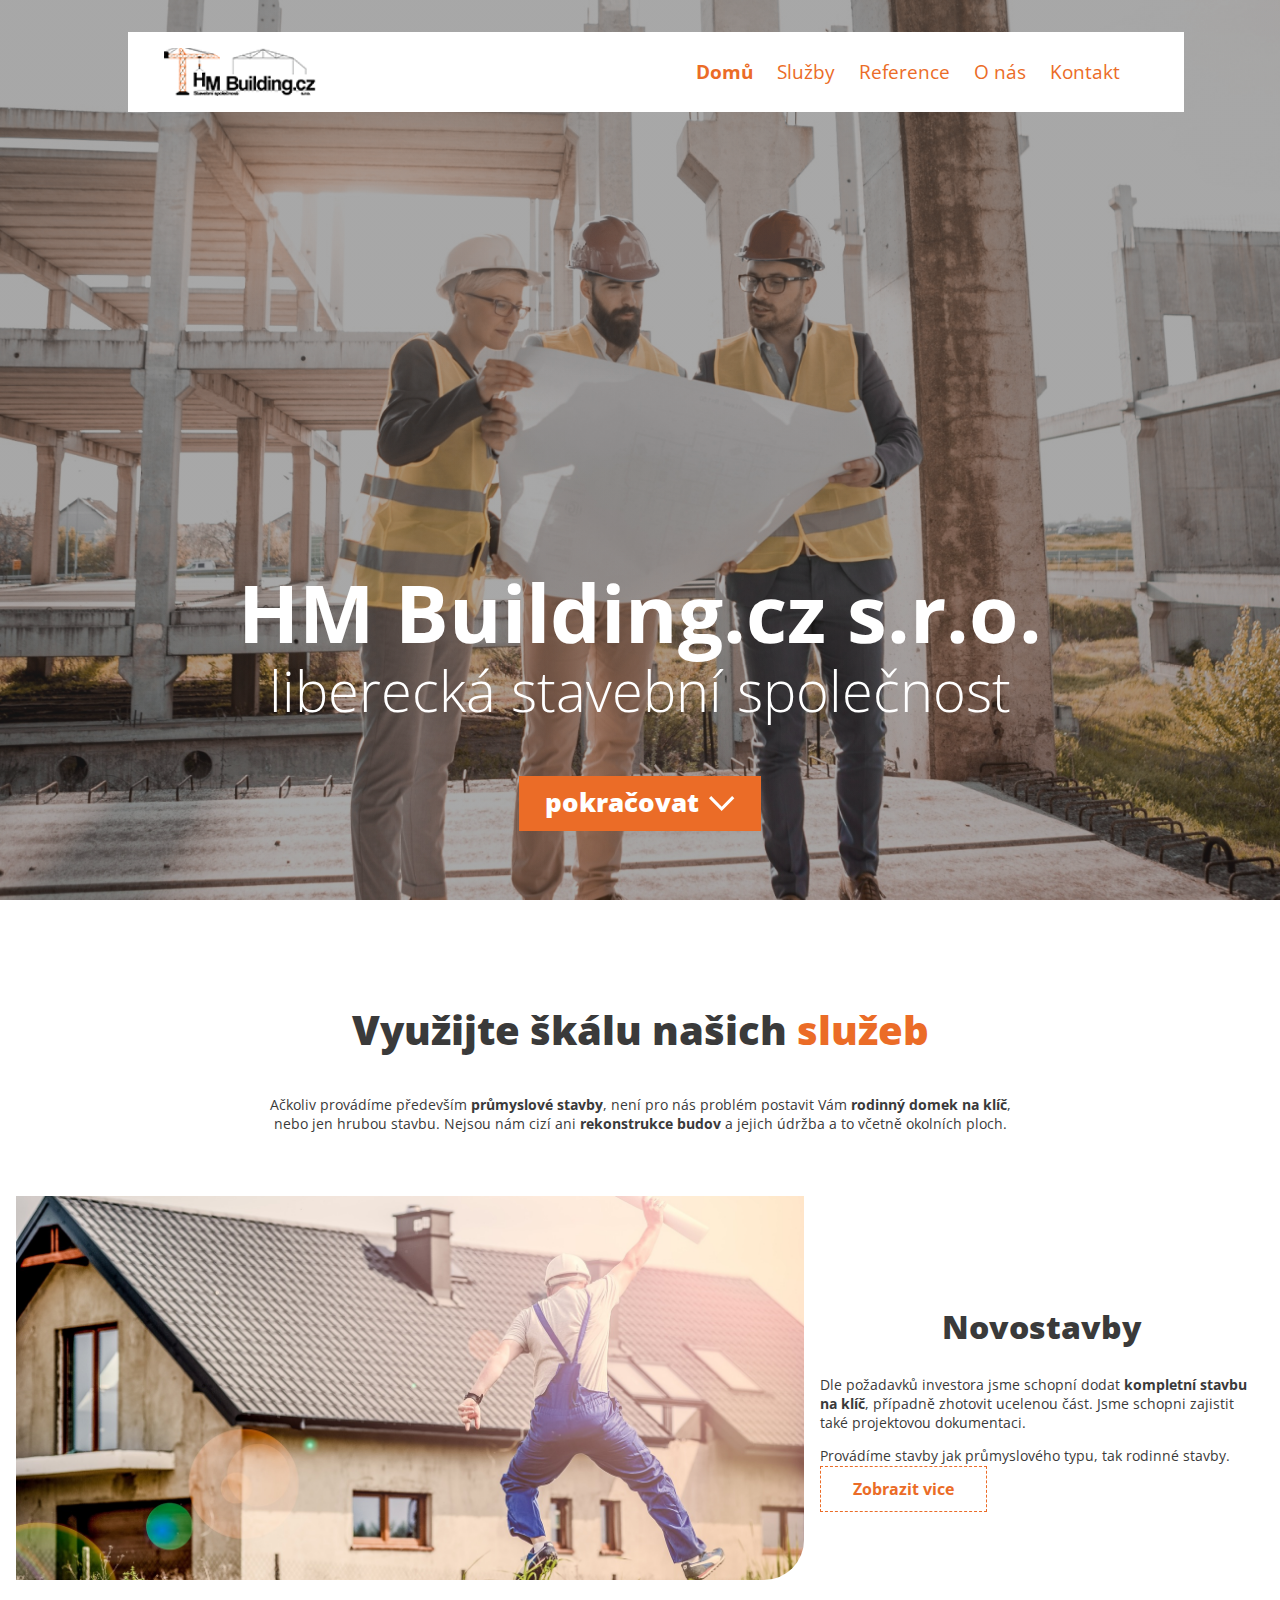
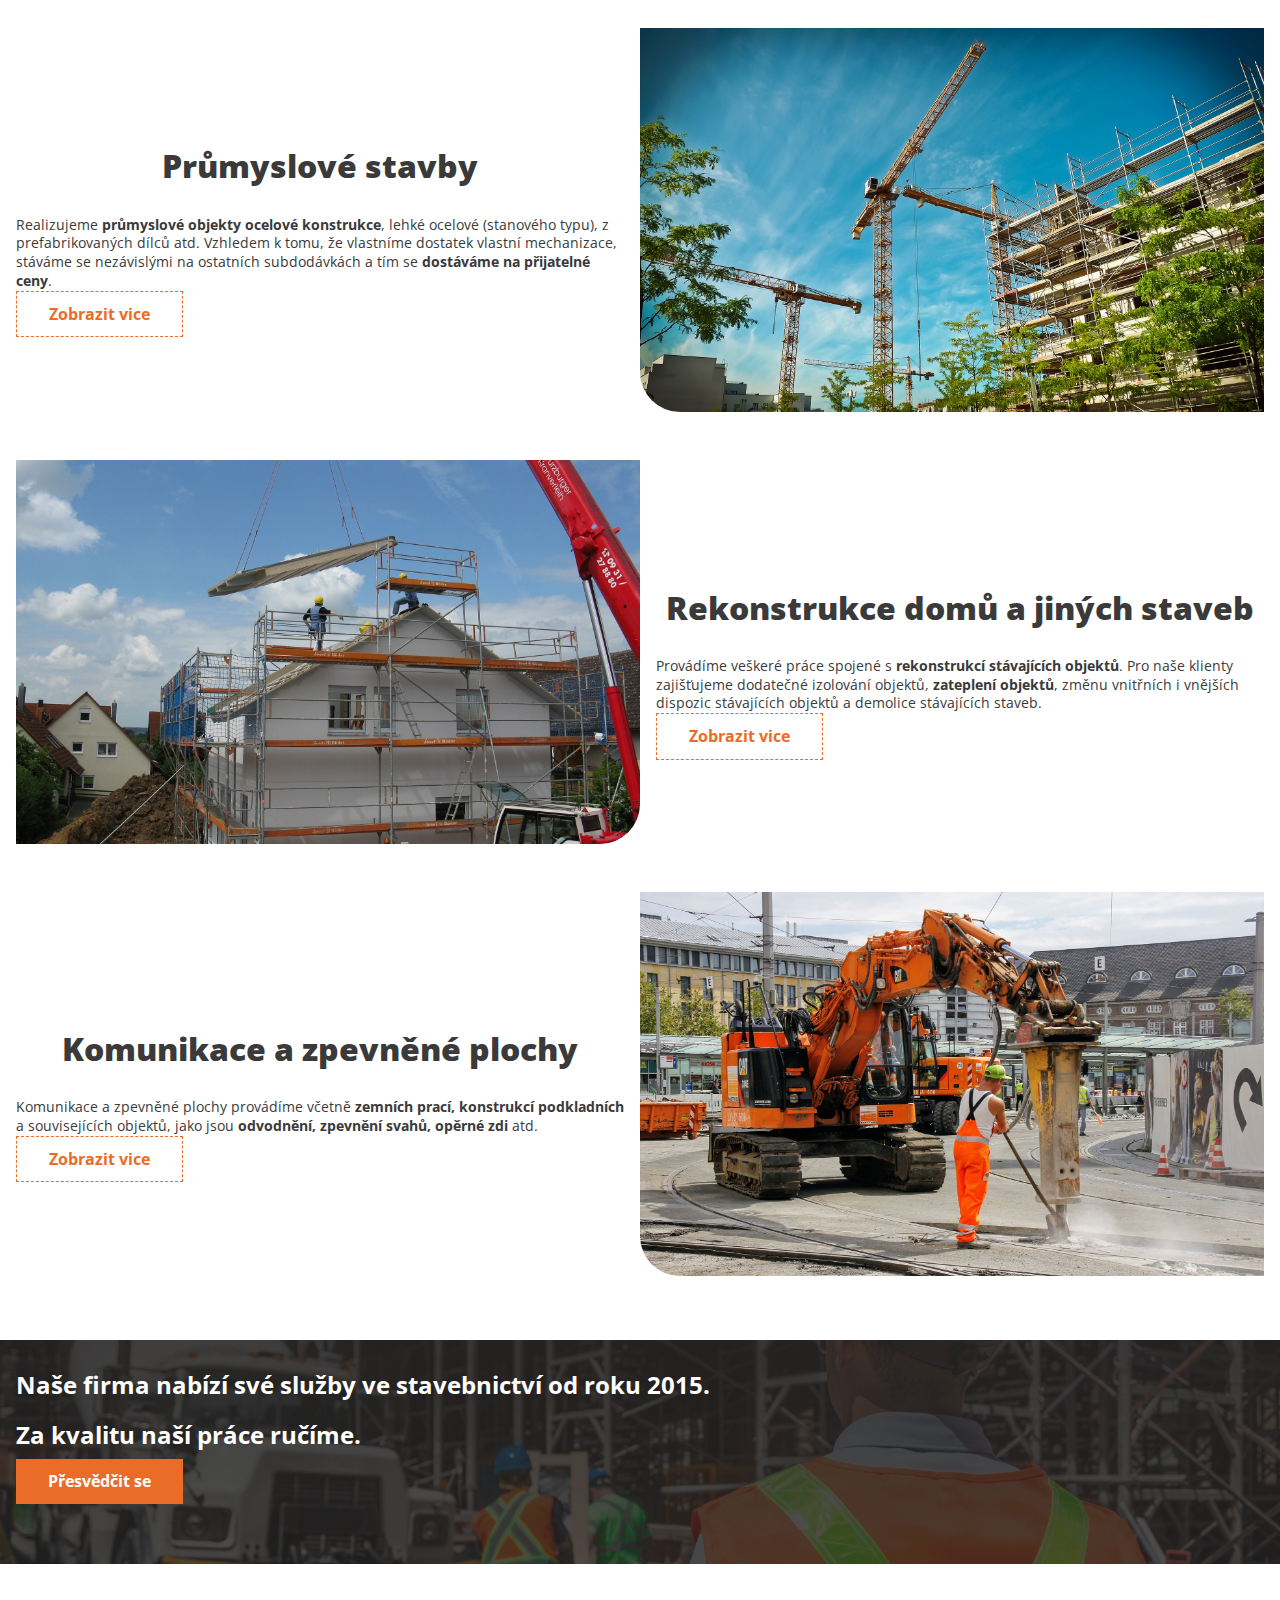
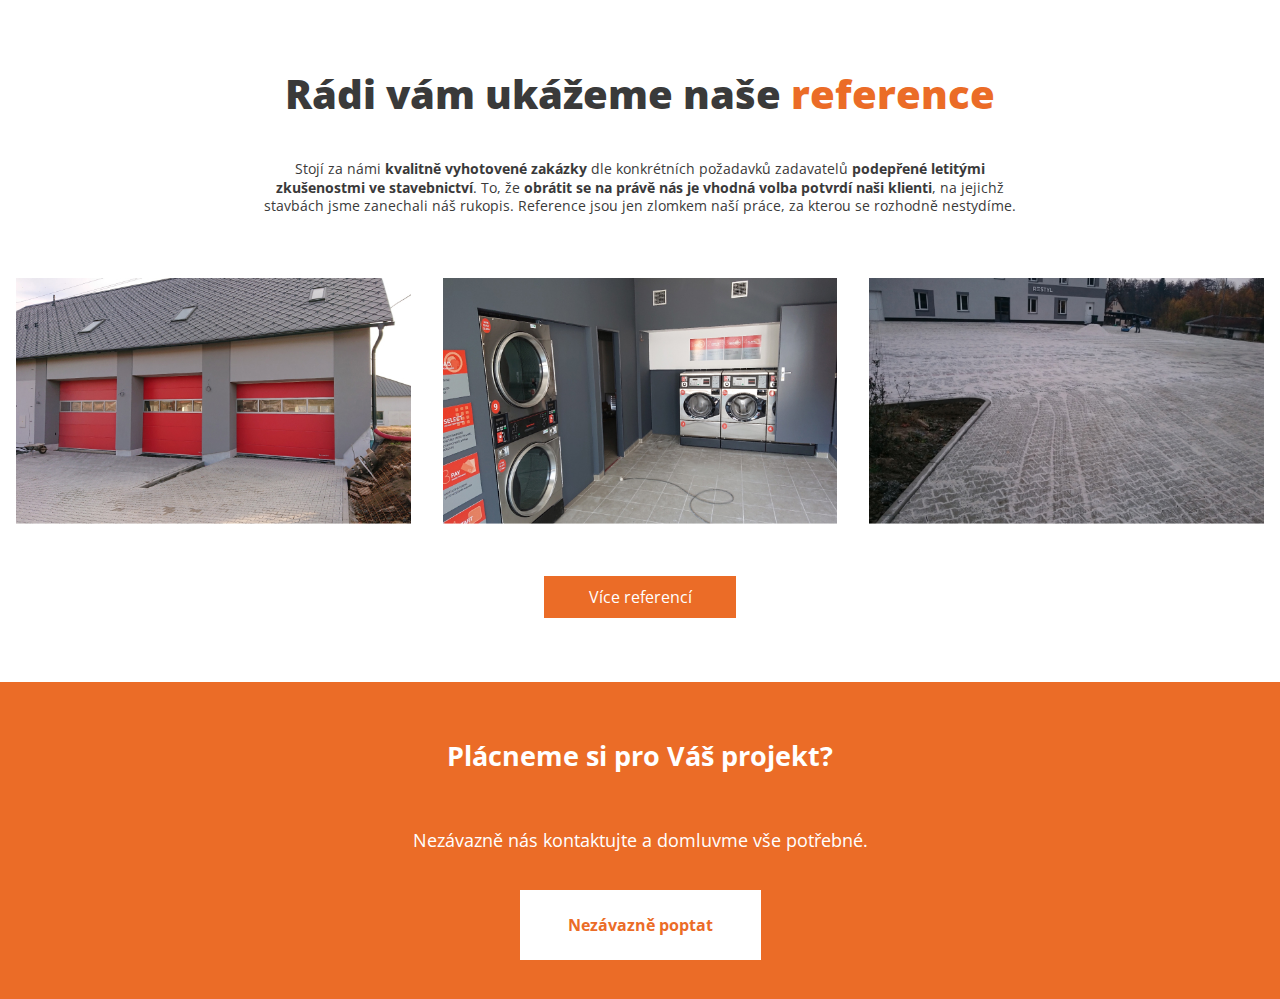
==== commit d4d77733: "improving on desktop" ====
--- a/index.html
+++ b/index.html
@@ -5,66 +5,82 @@
   <meta http-equiv="X-UA-Compatible" content="IE=edge">
   <meta name="viewport" content="width=device-width, initial-scale=1.0">
   <title>HM Building.cz | Domov</title>
-  <link rel="stylesheet" href="./styles/normalize.css">
   <link rel="stylesheet" href="./styles/main.css">
 </head>
 <body class="grid">
   <header class="background__header">
     <nav class="navigation background__white">
       <a href="/"><img class="navigation__logo" src="./images/logo.png" alt="Logo"></a>
-      <div class="navigation__hamburger">
+      <div class="navigation__hamburger desktop--hidden">
         <span>MENU</span>
-        <div class="navigation__hamburger">
-          <div class="hamburger--item hamburger__item--1"></div>
-          <div class="hamburger--item hamburger__item--2"></div>
-          <div class="hamburger--item hamburger__item--3"></div>
-        </div>
+        <svg width="46" height="34" viewBox="0 0 46 34" fill="none" xmlns="http://www.w3.org/2000/svg">
+        <rect width="46" height="8" fill="url(#paint0_linear_1606_386)"></rect>
+        <rect y="13" width="46" height="8" fill="url(#paint1_linear_1606_386)"></rect>
+        <rect y="26" width="46" height="8" fill="url(#paint2_linear_1606_386)"></rect>
+        <defs>
+          <linearGradient id="paint0_linear_1606_386" x1="1.71363e-07" y1="4" x2="46" y2="4" gradientUnits="userSpaceOnUse">
+            <stop offset="0" stop-color="#EB6C27"></stop>
+            <stop offset="1" stop-color="#FFBE9A"></stop>
+          </linearGradient>
+          <linearGradient id="paint1_linear_1606_386" x1="1.71363e-07" y1="17" x2="46" y2="17" gradientUnits="userSpaceOnUse">
+            <stop offset="0" stop-color="#EB6C27"></stop>
+            <stop offset="1" stop-color="#FFBE9A"></stop>
+          </linearGradient>
+          <linearGradient id="paint2_linear_1606_386" x1="1.71363e-07" y1="30" x2="46" y2="30" gradientUnits="userSpaceOnUse">
+            <stop offset="0" stop-color="#EB6C27"></stop>
+            <stop offset="1" stop-color="#FFBE9A"></stop>
+          </linearGradient>
+        </defs>
+      </svg>
       </div>
-      <menu class="menu menu--hidden">
-        <li class="menu__item"><a href="index.html">Domů</a></li>
-        <li class="menu__item"><a href="index.html">Služby</a></li>
-        <li class="menu__item menu__item--active"><a href="./sites/reference.html">Reference</a></li>
-        <li class="menu__item"><a href="./sites/onas.html">O nás</a></li>
-        <li class="menu__item"><a href="./sites/kontakt.html">Kontakt</a></li>
+      <menu class="menu menu--hidden desktop--visible">
+        <li><a class="menu__item menu__item--active" href="index.html">Domů</a></li>
+        <li><a class="menu__item" href="index.html#services">Služby</a></li>
+        <li><a class="menu__item" href="./sites/reference.html">Reference</a></li>
+        <li><a class="menu__item" href="./sites/onas.html">O nás</a></li>
+        <li><a class="menu__item" href="./sites/kontakt.html">Kontakt</a></li>
       </menu>
     </nav>
     <div class="heading">
-      <h1 class="heading--1">HM Building.cz s.r.o. <span class="subheading">liberecká stavební společnost</span></h1>
+      <h1 class="heading--text">HM Building.cz s.r.o. <span class="subheading">liberecká stavební společnost</span></h1>
+      <a class="header__button" href="#services">pokračovat<svg width="26" height="15" viewBox="0 0 26 15" fill="none" xmlns="http://www.w3.org/2000/svg">
+      <path d="M12.1079 10.1144L10.9902 8.99676L2.2325 0.0425196L0 2.29085L12.6667 14.9575L25.3333 2.29085L23.1008 0.0583534L14.3432 8.99676L12.6667 10.6732L12.1079 10.1144Z" fill="white"></path>
+    </svg></a>
     </div>
   </header>
-  <section class="grid padding--1">
-    <article>
-      <p class="heading--2">Využijte škálu našich <span class="orange">služeb</span></p>
+  <section id="services" class="grid padding--1">
+    <article class="grid__main">
+      <p class="grid__main__heading">Využijte škálu našich <span class="orange">služeb</span></p>
       <p>Ačkoliv provádíme především <strong>průmyslové stavby</strong>, není pro nás problém postavit Vám <strong>rodinný domek na klíč</strong>, nebo jen hrubou stavbu. Nejsou nám cizí ani <strong>rekonstrukce budov</strong> a jejich údržba a to včetně okolních ploch.</p>
     </article>
-    <article>
+    <article class="service">
       <img src="./images/sluzba-novostavby-1200w.jpg" alt="Novostavby" class="article__image img__radius--right">
-      <div>
+      <div class="article__text">
         <p class="heading--2">Novostavby</p>
         <p>Dle požadavků investora jsme schopní dodat <strong>kompletní stavbu na klíč</strong>, případně zhotovit ucelenou část. Jsme schopni zajistit také projektovou dokumentaci.</p>
         <p>Provádíme stavby jak průmyslového typu, tak rodinné stavby.</p>
         <a href="sites/services/novostavby.html" class="article__button">Zobrazit vice</a>
       </div>
     </article>
-    <article>
+    <article class="service service--right">
       <img src="./images/sluzba-prumyslove-stavby-1920w.jpg" alt="Průmyslové stavby" class="article__image img__radius--left">
-      <div>
+      <div class="article__text">
         <p class="heading--2">Průmyslové stavby</p>
         <p>Realizujeme <strong>průmyslové objekty ocelové konstrukce</strong>, lehké ocelové (stanového typu), z prefabrikovaných dílců atd. Vzhledem k tomu, že vlastníme dostatek vlastní mechanizace, stáváme se nezávislými na ostatních subdodávkách a tím se <strong>dostáváme na přijatelné ceny</strong>.</p>
         <a href="sites/services/prumyslove.html" class="article__button">Zobrazit vice</a>
       </div>
     </article>
-    <article>
+    <article class="service">
       <img src="./images/sluzba-rekonstrukce-1920w.jpg" alt="Rekonstrukce domů a jiných staveb" class="article__image img__radius--right">
-      <div>
+      <div class="article__text">
         <p class="heading--2">Rekonstrukce domů a jiných staveb</p>
         <p>Provádíme veškeré práce spojené s <strong>rekonstrukcí stávajících objektů</strong>. Pro naše klienty zajišťujeme dodatečné izolování objektů, <strong>zateplení objektů</strong>, změnu vnitřních i vnějších dispozic stávajících objektů a demolice stávajících staveb. </p>
         <a href="sites/services/rekonstrukce.html" class="article__button">Zobrazit vice</a>
       </div>
     </article>
-    <article>
+    <article class="service service--right">
       <img src="./images/sluzba-komunikace-a-zpevnene-plochy-1200w.jpg" alt="Komunikace a zpevněné plochy" class="article__image img__radius--left">
-      <div>
+      <div class="article__text">
         <p class="heading--2">Komunikace a zpevněné plochy</p>
         <p>Komunikace a zpevněné plochy provádíme včetně <strong>zemních prací, konstrukcí podkladních</strong> a souvisejících objektů, jako jsou <strong>odvodnění, zpevnění svahů, opěrné zdi</strong> atd.</p>
         <a href="sites/services/komunikace.html" class="article__button">Zobrazit vice</a>
@@ -77,33 +93,33 @@
     <a href="sites/kontakt.html" class="construction__button">Přesvědčit se</a>
   </div>
   <section class="grid padding--1">
-    <article>
-      <div>
-        <p class="heading--2">Rádi vám ukážeme naše <span class="orange">reference</span></p>
-        <p>Stojí za námi <strong>kvalitně vyhotovené zakázky</strong> dle konkrétních požadavků zadavatelů <strong>podepřené letitými zkušenostmi ve stavebnictví</strong>. To, že <strong>obrátit se na právě nás je vhodná volba potvrdí naši klienti</strong>, na jejichž stavbách jsme zanechali náš rukopis. Reference jsou jen zlomkem naší práce, za kterou se rozhodně nestydíme.</p>
-      </div>
+    <article class="grid__main">
+      <p class="grid__main__heading">Rádi vám ukážeme naše <span class="orange">reference</span></p>
+      <p>Stojí za námi <strong>kvalitně vyhotovené zakázky</strong> dle konkrétních požadavků zadavatelů <strong>podepřené letitými zkušenostmi ve stavebnictví</strong>. To, že <strong>obrátit se na právě nás je vhodná volba potvrdí naši klienti</strong>, na jejichž stavbách jsme zanechali náš rukopis. Reference jsou jen zlomkem naší práce, za kterou se rozhodně nestydíme.</p>
     </article>
-    <a href="./sites/references/zbrojnice.html" class="reference">
-      <img src="./images/reference/reference-hasicska-zbrojnice-600w.jpg" alt="Hasičská zbrojnice" class="reference__image">
-      <div>
-        <p class="reference__heading">Hasičská zbrojnice</p>
-        <p class="reference__text">celková rekonstrukce</p>
-      </div>
-    </a>
-    <a href="./sites/references/pradelna.html" class="reference">
-      <img src="./images/reference/reference-pradelna-600w.jpg" alt="Samoobslužná prádelna" class="reference__image">
-      <div>
-        <p  class="reference__heading">Samoobslužná prádelna</p>
-        <p class="reference__text">stavební úpravy a opravy</p>
-      </div>
-    </a>
-    <a href="./sites/references/plochy.html" class="reference">
-      <img src="./images/reference/reference-plocha-600w.jpg" alt="Venkovní plochy Restyl" class="reference__image">
-      <div>
-        <p class="reference__heading">Venkovní plochy Restyl</p>
-        <p class="reference__text">provedení venkovnách ploch</p>
-      </div>
-    </a>
+    <div class="reference__images">
+      <a href="./sites/references/zbrojnice.html" class="reference">
+        <img src="./images/reference/reference-hasicska-zbrojnice-600w.jpg" alt="Hasičská zbrojnice" class="reference__image">
+        <div class="reference__info">
+          <p class="reference__heading">Hasičská zbrojnice</p>
+          <p class="reference__text">celková rekonstrukce</p>
+        </div>
+      </a>
+      <a href="./sites/references/pradelna.html" class="reference">
+        <img src="./images/reference/reference-pradelna-600w.jpg" alt="Samoobslužná prádelna" class="reference__image">
+        <div class="reference__info">
+          <p  class="reference__heading">Samoobslužná prádelna</p>
+          <p class="reference__text">stavební úpravy a opravy</p>
+        </div>
+      </a>
+      <a href="./sites/references/plochy.html" class="reference">
+        <img src="./images/reference/reference-plocha-600w.jpg" alt="Venkovní plochy Restyl" class="reference__image">
+        <div class="reference__info">
+          <p class="reference__heading">Venkovní plochy Restyl</p>
+          <p class="reference__text">provedení venkovnách ploch</p>
+        </div>
+      </a>
+    </div>
     <div class="reference__button--align">
       <a href="sites/reference.html" class="reference__button">Více referencí</a>
     </div>
--- a/styles/main.css
+++ b/styles/main.css
@@ -1,7 +1,11 @@
+@layer normalize, mobile, tablet, desktop, largedesktop;
+
 @import url('https://fonts.googleapis.com/css2?family=Open+Sans:wght@300;400;500;600;700;800&display=swap');
-@import "tablet.css";
-@import "desktop.css";
-@import "largedesktop.css";
+@import "normalize.css" layer(normalize);
+@import "mobile.css" layer(mobile);
+@import "tablet.css" layer(tablet);
+@import "desktop.css" layer(desktop);
+@import "largedesktop.css" layer(largedesktop);
 
 html {
     font-family: 'Open Sans', sans-serif;
@@ -12,357 +16,3 @@
     background: var(--background);
 }
 
-p {
-    font-weight: 400;
-    font-size: .9em;
-    line-height: 1.3em;
-    color: var(--text);
-}
-
-.orange {
-    color: var(--primary);
-}
-
-.background__header {
-    background: linear-gradient(0deg, rgba(36, 36, 36, 0.4), rgba(36, 36, 36, 0.4)), linear-gradient(180deg, rgba(255, 255, 255, 0.1) 0%, rgba(255, 255, 255, 0) 100%), linear-gradient(180deg, #42332A 0%, rgba(255, 255, 255, 0) 100%), url(../images/pageheader-1920w.jpg) center / cover;
-    background-blend-mode: normal, normal, hue, normal;
-}
-
-.background__white {
-    background: var(--background);
-}
-
-.heading {
-    height: 15em;
-    display: flex;
-    flex-direction: column;
-    justify-content: flex-end;
-    margin-bottom: 1em;
-}
-
-.heading--1 {
-    font-weight: 800;
-    font-size: 2em;
-    margin: 0;
-    text-align: center;
-    color: white;
-}
-
-.subheading {
-    font-weight: 300;
-    font-size: .7em;
-    display: block;
-}
-
-.menu {
-    display: grid;
-    position: absolute;
-    top: 7.5em;
-    background: var(--primary);
-    width: 100%;
-    margin-left: -1em;
-    padding: 1.5em;
-    gap: 1.5em;
-}
-
-.menu::before {
-    content: "";
-    width: 0;
-    height: 0;
-    border-left: 14px solid transparent;
-    border-right: 14px solid transparent;
-    border-bottom: 20px solid var(--primary);
-    top: -20px;
-    right: 4.5em;
-    position: absolute;
-}
-
-.menu--hidden {
-    display: none;
-}
-
-.menu__item {
-    text-decoration: underline;
-    color: white;
-    font-weight: 400;
-    font-size: 1.2em;
-}
-
-.menu__text::marker {
-    color: var(--primary);
-}
-
-.menu__item--active {
-    font-weight: 700;
-}
-
-.padding--1 {
-    padding: 1em;
-}
-
-.heading--2 {
-    font-weight: 700;
-    font-size: 1.4em;
-    line-height: 1.1em;
-    margin: .5em 0;
-}
-
-.grid {
-    display: grid;
-    gap: 3em;
-}
-
-.navigation {
-    height: 3.5em;
-    display: flex;
-    justify-content: space-between;
-    padding: 2em 1em;
-}
-
-.navigation__hamburger {
-    display: flex;
-    flex-direction: column;
-    gap: 5px;
-}
-
-.navigation__hamburger span {
-    font-size: .8em;
-    text-align: center;
-}
-
-.hamburger--item {
-    width: 46px;
-    height: 8px;
-
-    background: linear-gradient(90deg, #EB6C27 0%, #FFBE9A 100%);
-}
-
-.hamburger--1 {
-    order: 0;
-}
-
-.hamburger--2 {
-    order: 1;
-}
-
-.hamburger--3 {
-    order: 2;
-}
-
-.img__radius--left {
-    border-radius: 0 0 0 40px;
-}
-
-.img__radius--right {
-    border-radius: 0 0 40px 0;
-}
-
-.article__image {
-    width: 100%;
-    height: 10em;
-    object-fit: cover;
-}
-
-.article__button {
-    text-decoration: none;
-    font-weight: bold;
-    color: var(--primary);
-    padding: .7em 2em;
-    border: 1px dashed var(--primary);
-}
-
-.construction__background {
-    background: linear-gradient(0deg, rgba(36, 36, 36, 0.8), rgba(36, 36, 36, 0.8)), linear-gradient(180deg, rgba(66, 51, 42, 0.4) 0%, rgba(255, 255, 255, 0) 100%), url("../images/background-CTAblock-4460w.jpg") center / cover;
-}
-
-.construction {
-    height: 13em;
-    padding: .5em 1em;
-}
-
-.construction__text {
-    color: white;
-    font-weight: 700;
-    font-size: 1.5em;
-    line-height: 1.1em;
-}
-
-.construction__button {
-    background: var(--primary);
-    text-decoration: none;
-    color: white;
-    padding: .7em 2em;
-    font-weight: 700;
-}
-
-.reference {
-    text-align: center;
-    text-decoration: none;
-}
-
-.reference__image {
-    width: 100%;
-    margin: 0;
-    padding: 0;
-    object-fit: cover;
-}
-
-.reference__heading {
-    font-weight: 700;
-    font-size: 1.5em;
-}
-
-.reference__button--align {
-    display: flex;
-    text-align: center;
-    justify-content: center;
-}
-
-.reference__button {
-    color: white;
-    background: var(--primary);
-    padding: 12px 40px;
-    width: 7em;
-    text-decoration: none;
-}
-
-.footer {
-    background: var(--primary);
-    color: white;
-    padding: 2em;
-    display: grid;
-    grid-template-rows: repeat(3, 1fr);
-    justify-content: center;
-    align-items: center;
-    text-align: center;
-}
-
-.footer__heading {
-    font-weight: 700;
-    font-size: 1.7em;
-    line-height: 1.1em;
-    color: white;
-}
-
-.footer__text {
-    color: white;
-    font-size: 1.1em;
-    line-height: 1.3em;
-}
-
-.footer__button {
-    padding: 1.5em 3em;
-    background: white;
-    text-decoration: none;
-    color: var(--primary);
-    font-weight: 700;
-}
-
-.sidepage {
-    margin-top: 4em;
-    padding: 1em;
-}
-
-.about__list {
-    color: var(--text);
-    font-size: 0.9em;
-}
-
-.list--marker::marker {
-    color: var(--primary);
-    font-size: 1.5em;
-}
-
-.information {
-    display: grid;
-    gap: 1.5em;
-    margin: 2em 0;
-    list-style: none;
-}
-
-.information__text {
-    color: var(--primary);
-    text-decoration: none;
-    font-weight: 700;
-    font-size: .9em;
-}
-
-.information__icon {
-    border-radius: 100%;
-    width: 2em;
-    height: 2em;
-    background-color: var(--primary);
-    display: inline-flex;
-    align-items: center;
-    justify-content: center;
-    margin-right: 1em;
-}
-
-.image__address {
-    width: 100vw;
-    margin: 0 -1em;
-    object-fit: cover;
-    height: 100%;
-}
-
-.heading--3 {
-    font-size: 1.1em;
-    font-weight: 700;
-}
-
-.form__item {
-    display: flex;
-    flex-direction: column;
-    gap: .3em;
-    font-weight: 600;
-    margin: .4em 0;
-}
-
-.item__input {
-    border: 2px solid var(--primary);
-    height: 2em;
-    background: white;
-}
-
-.item__input--note {
-    height: 16em;
-}
-
-.form__submit {
-    width: 100%;
-    background: var(--primary);
-    color: white;
-    padding: 1em;
-    margin-top: 1em;
-    border: none;
-    cursor: pointer;
-}
-
-.services__list {
-    padding-left: 1em;
-}
-
-.services__list__item {
-    font-size: .9em;
-    line-height: 1.3em;
-    font-weight: 400;
-    margin: .3em 0;
-}
-
-.services__list__item::marker {
-   color: var(--primary);
-}
-
-.services__list__item--empty::marker {
-    color: transparent;
-}
-
-.gallery {
-    display: grid;
-    grid-auto-flow: dense;
-    gap: .6em;
-}
-
-.gallery img {
-    width: 100%;
-}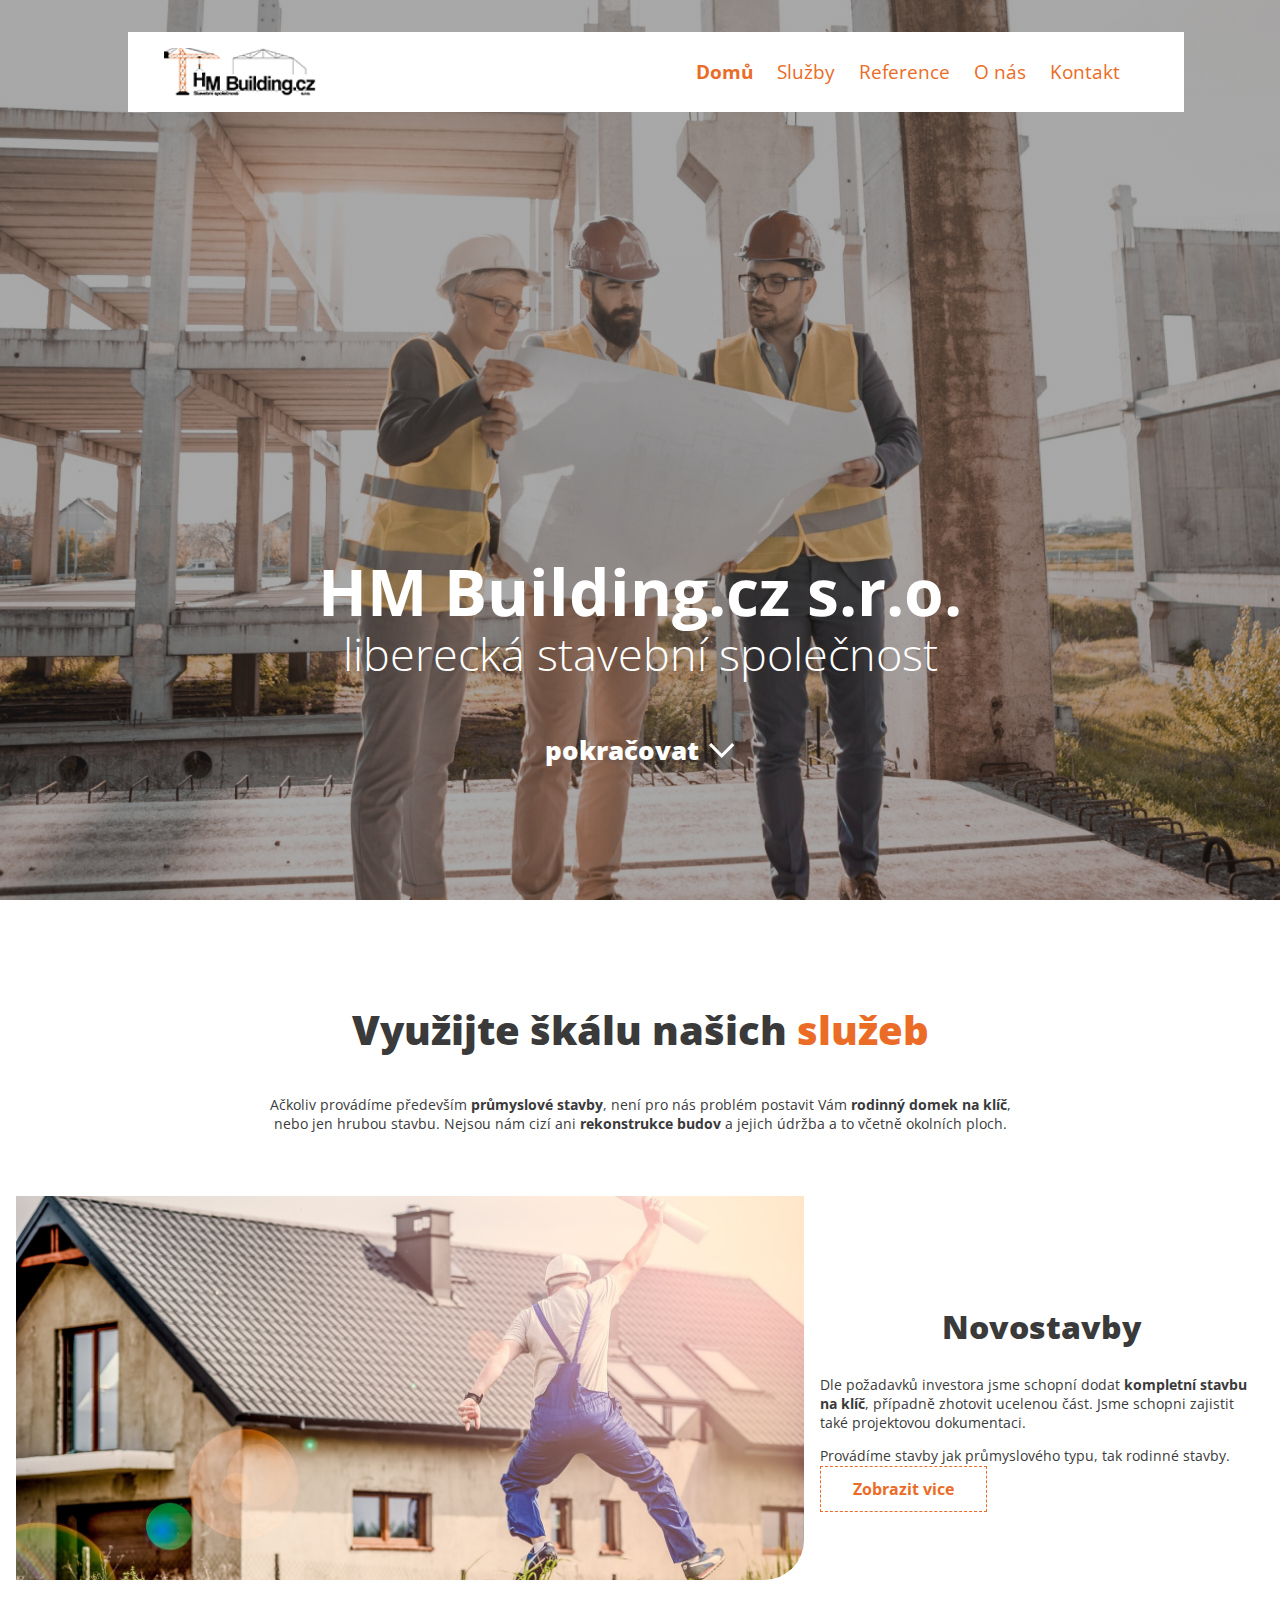
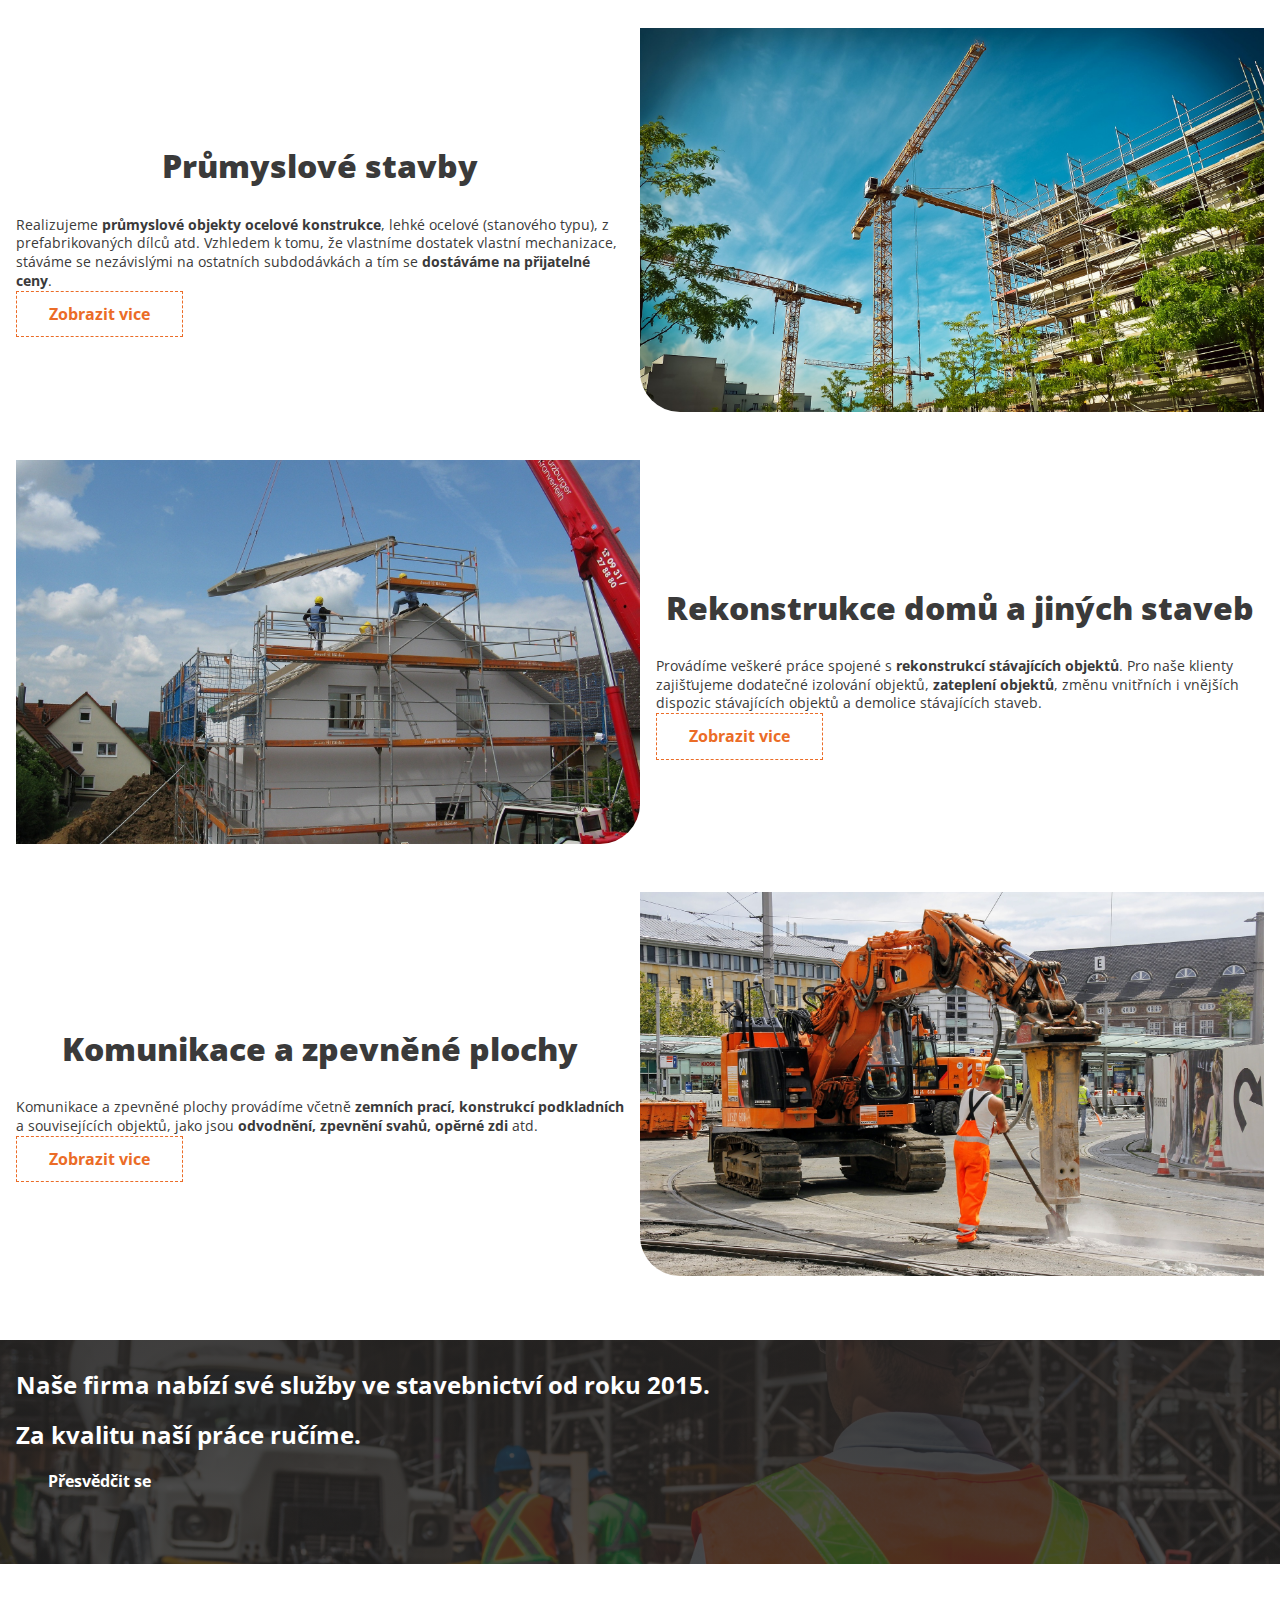
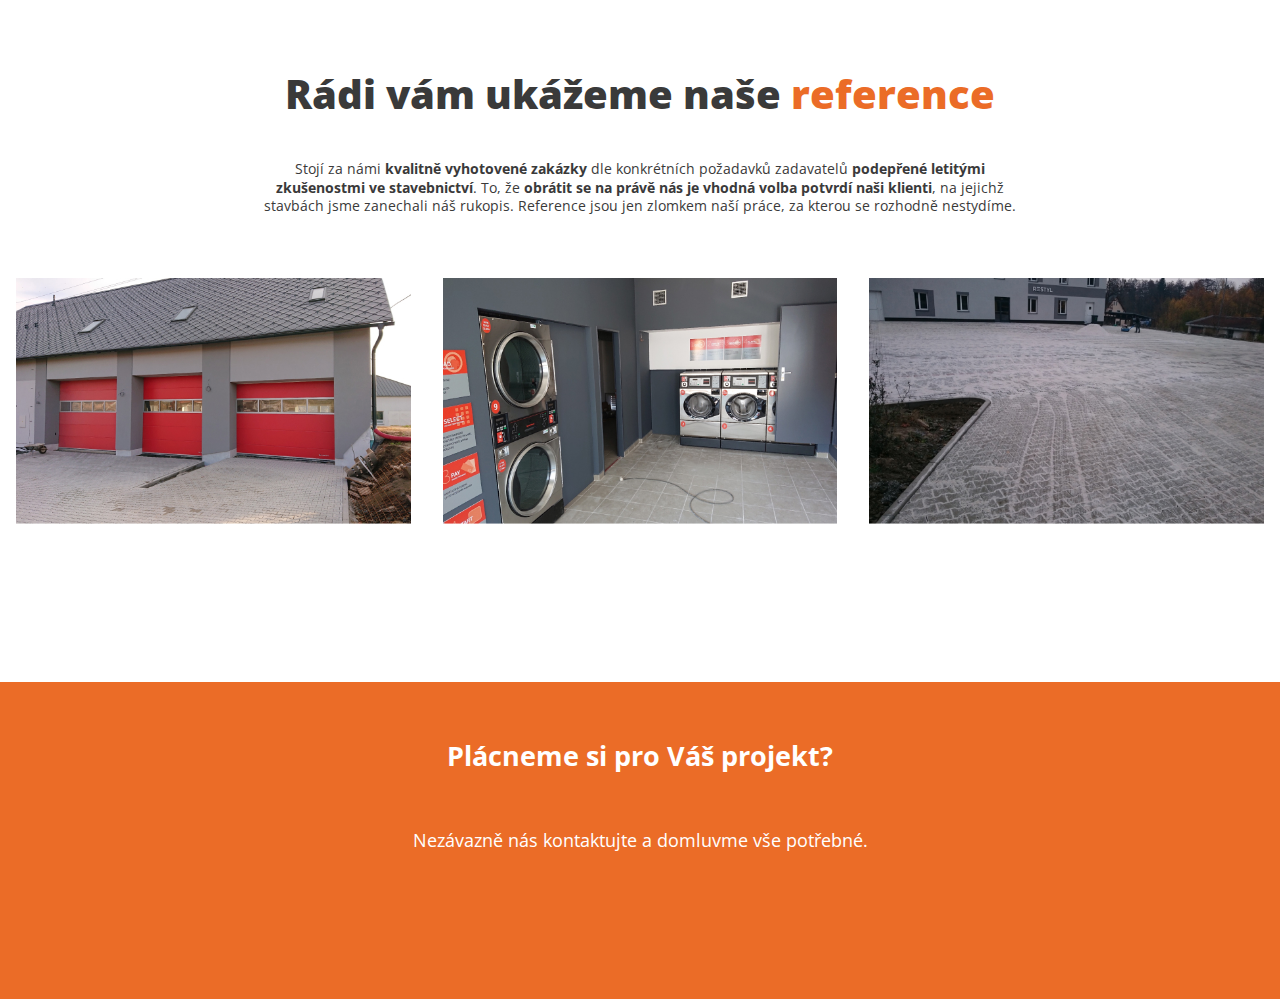
==== commit 8c2ac39f: "fixed up on desktop and mobile" ====
--- a/index.html
+++ b/index.html
@@ -8,7 +8,7 @@
   <link rel="stylesheet" href="./styles/main.css">
 </head>
 <body class="grid">
-  <header class="background__header">
+  <header class="header__main">
     <nav class="navigation background__white">
       <a href="/"><img class="navigation__logo" src="./images/logo.png" alt="Logo"></a>
       <div class="navigation__hamburger desktop--hidden">
--- a/styles/main.css
+++ b/styles/main.css
@@ -1,11 +1,11 @@
-@layer normalize, mobile, tablet, desktop, largedesktop;
-
 @import url('https://fonts.googleapis.com/css2?family=Open+Sans:wght@300;400;500;600;700;800&display=swap');
-@import "normalize.css" layer(normalize);
 @import "mobile.css" layer(mobile);
 @import "tablet.css" layer(tablet);
 @import "desktop.css" layer(desktop);
 @import "largedesktop.css" layer(largedesktop);
+@import "normalize.css" layer(normalize);
+
+@layer normalize, mobile, tablet, desktop, largedesktop;
 
 html {
     font-family: 'Open Sans', sans-serif;
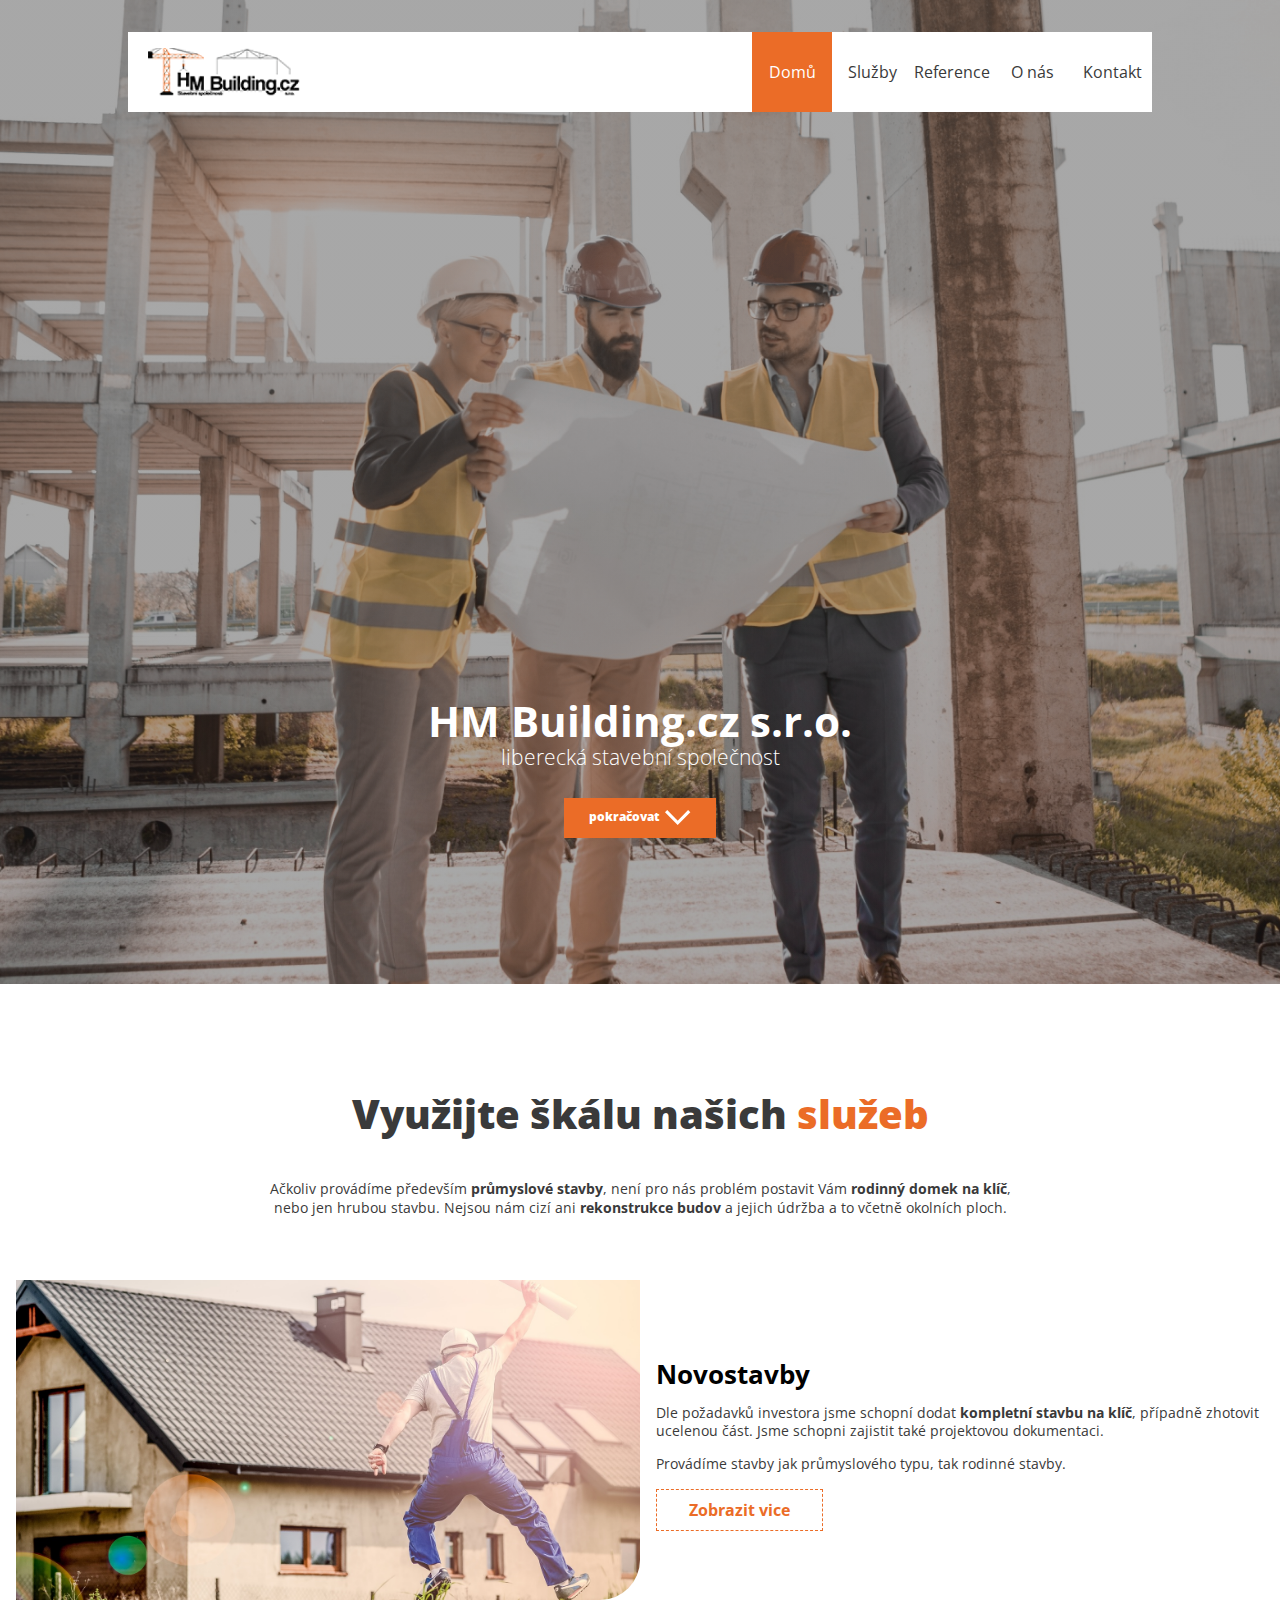
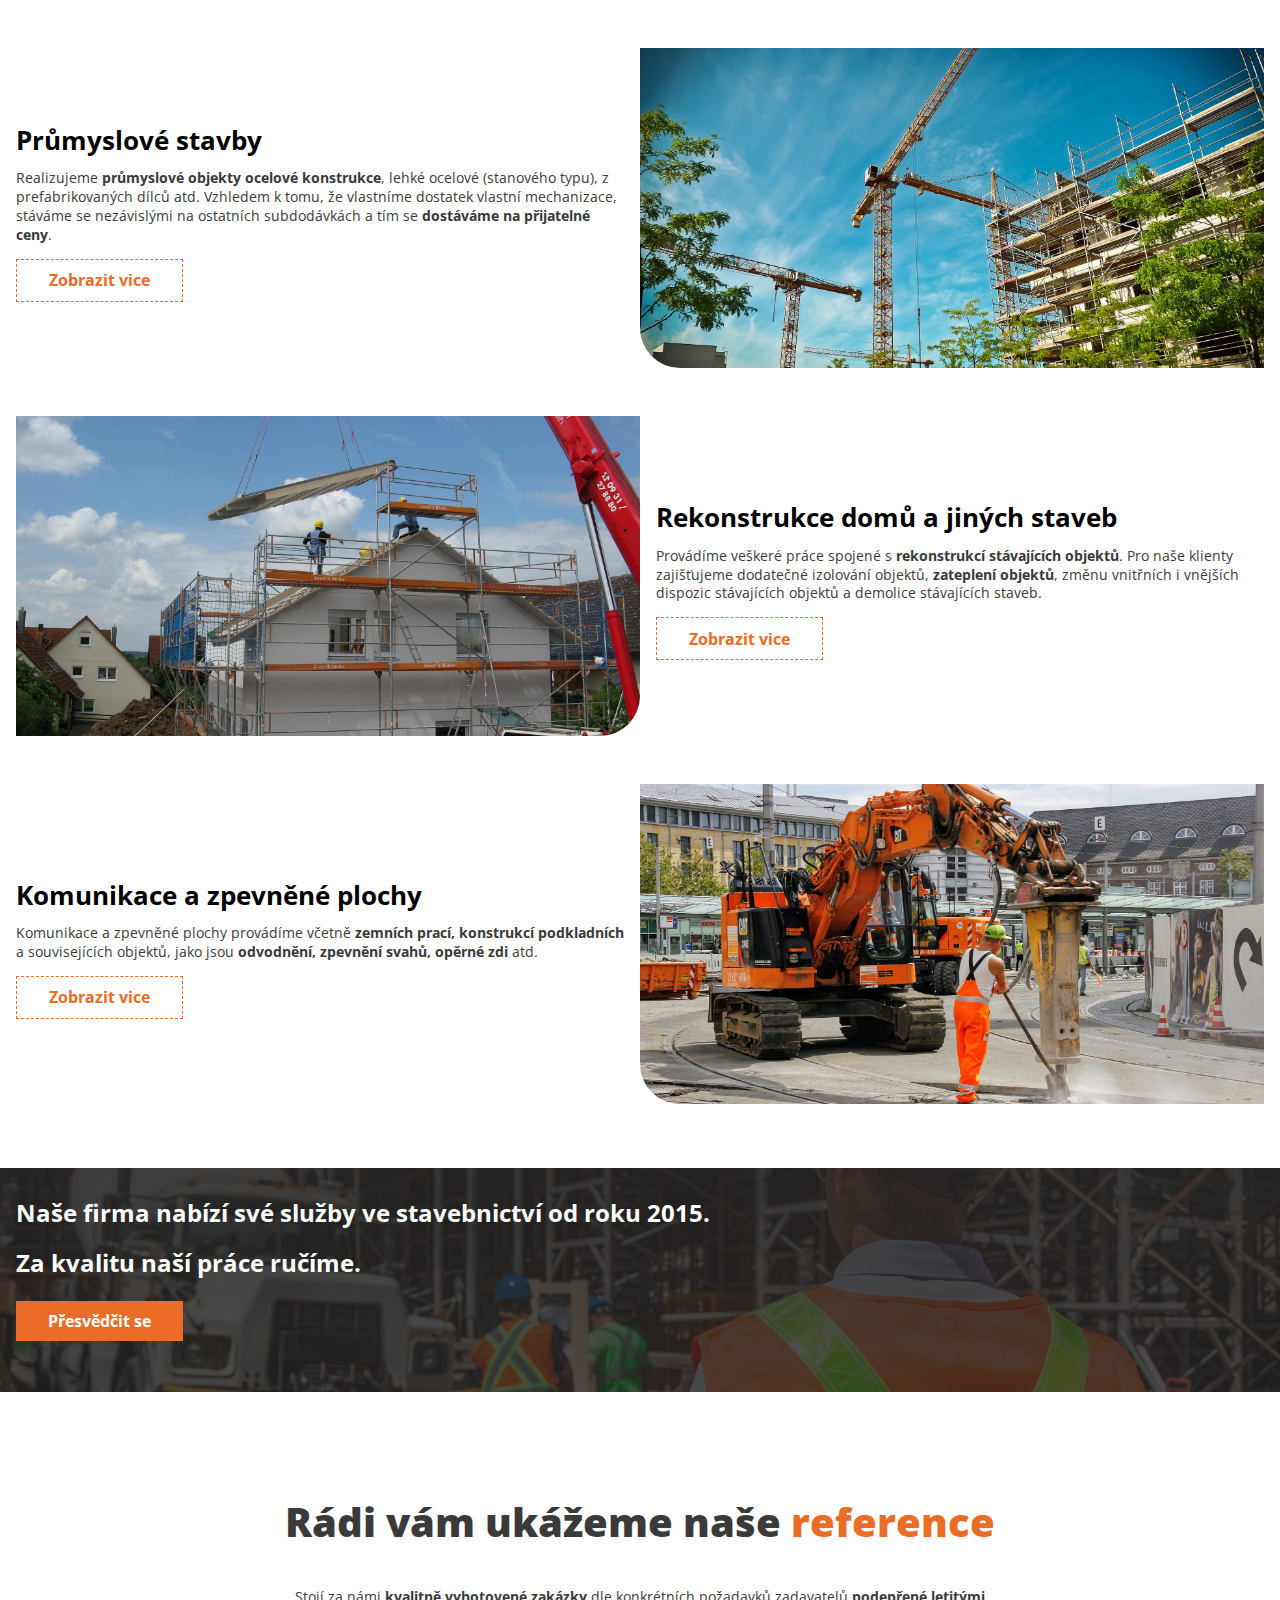
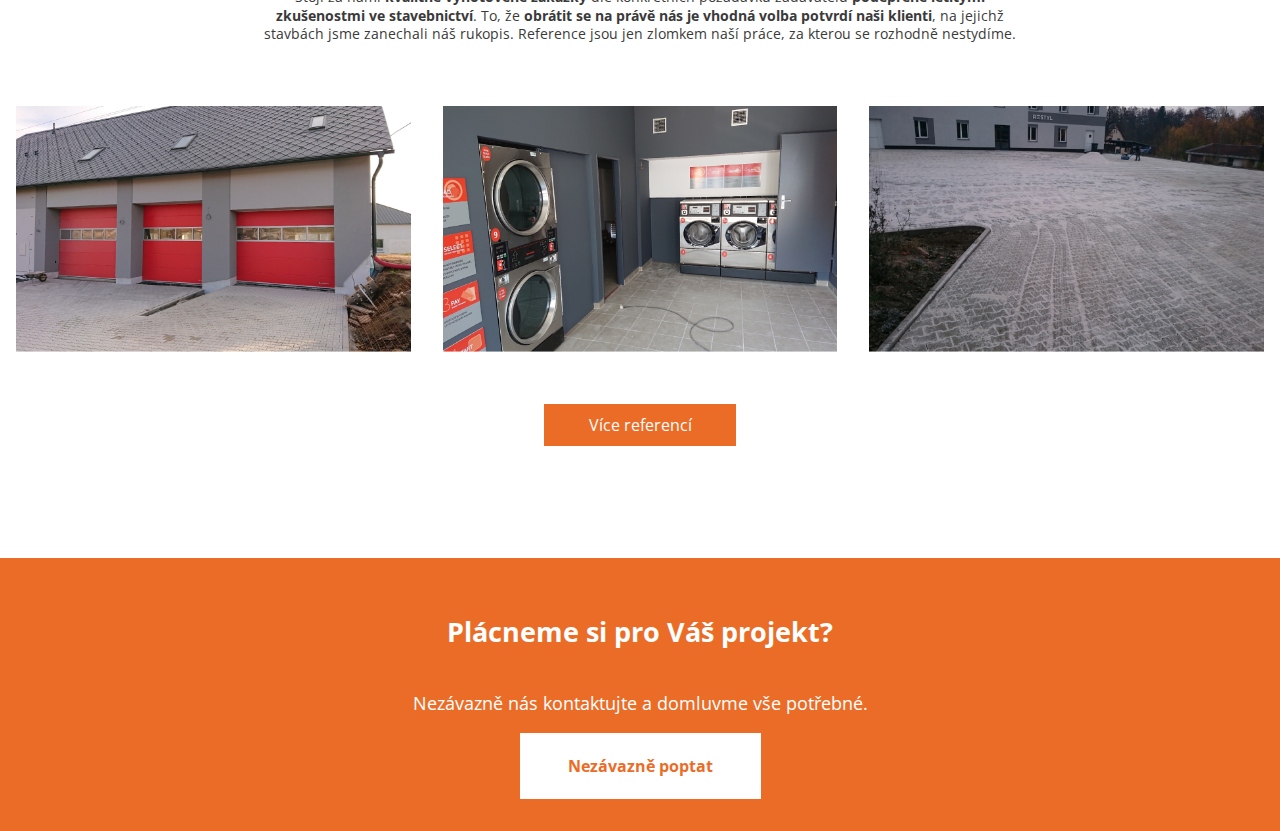
==== commit 55d5278f: "new fixes" ====
--- a/index.html
+++ b/index.html
@@ -4,13 +4,13 @@
   <meta charset="UTF-8">
   <meta http-equiv="X-UA-Compatible" content="IE=edge">
   <meta name="viewport" content="width=device-width, initial-scale=1.0">
-  <title>HM Building.cz | Domov</title>
+  <title>Domov | HM Building.cz</title>
   <link rel="stylesheet" href="./styles/main.css">
 </head>
 <body class="grid">
-  <header class="header__main">
-    <nav class="navigation background__white">
-      <a href="/"><img class="navigation__logo" src="./images/logo.png" alt="Logo"></a>
+  <header class="header__main background__header">
+    <nav class="navigation">
+      <a href="/" class="navigation__logo"><img class="navigation__logo--img" src="./images/logo.png" alt="Logo"></a>
       <div class="navigation__hamburger desktop--hidden">
         <span>MENU</span>
         <svg width="46" height="34" viewBox="0 0 46 34" fill="none" xmlns="http://www.w3.org/2000/svg">
@@ -34,88 +34,90 @@
       </svg>
       </div>
       <menu class="menu menu--hidden desktop--visible">
-        <li><a class="menu__item menu__item--active" href="index.html">Domů</a></li>
-        <li><a class="menu__item" href="index.html#services">Služby</a></li>
-        <li><a class="menu__item" href="./sites/reference.html">Reference</a></li>
-        <li><a class="menu__item" href="./sites/onas.html">O nás</a></li>
-        <li><a class="menu__item" href="./sites/kontakt.html">Kontakt</a></li>
+        <li class="menu__item menu__item--active"><a class="menu__item--content" href="index.html">Domů</a></li>
+        <li class="menu__item"><a class="menu__item--content" href="index.html#services">Služby</a></li>
+        <li class="menu__item"><a class="menu__item--content" href="./sites/reference.html">Reference</a></li>
+        <li class="menu__item"><a class="menu__item--content" href="./sites/onas.html">O nás</a></li>
+        <li class="menu__item"><a class="menu__item--content" href="./sites/kontakt.html">Kontakt</a></li>
       </menu>
     </nav>
     <div class="heading">
-      <h1 class="heading--text">HM Building.cz s.r.o. <span class="subheading">liberecká stavební společnost</span></h1>
-      <a class="header__button" href="#services">pokračovat<svg width="26" height="15" viewBox="0 0 26 15" fill="none" xmlns="http://www.w3.org/2000/svg">
+      <h1>HM Building.cz s.r.o. <span class="subheading">liberecká stavební společnost</span></h1>
+      <a class="btn header__button" href="#services">pokračovat<svg width="26" height="15" viewBox="0 0 26 15" fill="none" xmlns="http://www.w3.org/2000/svg">
       <path d="M12.1079 10.1144L10.9902 8.99676L2.2325 0.0425196L0 2.29085L12.6667 14.9575L25.3333 2.29085L23.1008 0.0583534L14.3432 8.99676L12.6667 10.6732L12.1079 10.1144Z" fill="white"></path>
     </svg></a>
     </div>
   </header>
-  <section id="services" class="grid padding--1">
-    <article class="grid__main">
+  <div id="services" class="grid grid--services limit--page">
+    <div class="grid__main">
       <p class="grid__main__heading">Využijte škálu našich <span class="orange">služeb</span></p>
       <p>Ačkoliv provádíme především <strong>průmyslové stavby</strong>, není pro nás problém postavit Vám <strong>rodinný domek na klíč</strong>, nebo jen hrubou stavbu. Nejsou nám cizí ani <strong>rekonstrukce budov</strong> a jejich údržba a to včetně okolních ploch.</p>
-    </article>
+    </div>
     <article class="service">
-      <img src="./images/sluzba-novostavby-1200w.jpg" alt="Novostavby" class="article__image img__radius--right">
-      <div class="article__text">
-        <p class="heading--2">Novostavby</p>
+      <aside class="service__aside"><img src="./images/sluzba-novostavby-1200w.jpg" alt="Novostavby" class="img--responsive img__radius--right"></aside>
+      <div class="service__content">
+        <h2 class="heading--2">Novostavby</h2>
         <p>Dle požadavků investora jsme schopní dodat <strong>kompletní stavbu na klíč</strong>, případně zhotovit ucelenou část. Jsme schopni zajistit také projektovou dokumentaci.</p>
         <p>Provádíme stavby jak průmyslového typu, tak rodinné stavby.</p>
-        <a href="sites/services/novostavby.html" class="article__button">Zobrazit vice</a>
+        <a href="sites/services/novostavby.html" class="service__button">Zobrazit vice</a>
       </div>
     </article>
     <article class="service service--right">
-      <img src="./images/sluzba-prumyslove-stavby-1920w.jpg" alt="Průmyslové stavby" class="article__image img__radius--left">
-      <div class="article__text">
-        <p class="heading--2">Průmyslové stavby</p>
+      <aside class="service__aside"><img src="./images/sluzba-prumyslove-stavby-1920w.jpg" alt="Průmyslové stavby" class="img--responsive img__radius--left"></aside>
+      <div class="service__content">
+        <h2 class="heading--2">Průmyslové stavby</h2>
         <p>Realizujeme <strong>průmyslové objekty ocelové konstrukce</strong>, lehké ocelové (stanového typu), z prefabrikovaných dílců atd. Vzhledem k tomu, že vlastníme dostatek vlastní mechanizace, stáváme se nezávislými na ostatních subdodávkách a tím se <strong>dostáváme na přijatelné ceny</strong>.</p>
-        <a href="sites/services/prumyslove.html" class="article__button">Zobrazit vice</a>
+        <a href="sites/services/prumyslove.html" class="service__button">Zobrazit vice</a>
       </div>
     </article>
     <article class="service">
-      <img src="./images/sluzba-rekonstrukce-1920w.jpg" alt="Rekonstrukce domů a jiných staveb" class="article__image img__radius--right">
-      <div class="article__text">
-        <p class="heading--2">Rekonstrukce domů a jiných staveb</p>
+      <aside class="service__aside"><img src="./images/sluzba-rekonstrukce-1920w.jpg" alt="Rekonstrukce domů a jiných staveb" class="img--responsive img__radius--right"></aside>
+      <div class="service__content">
+        <h2 class="heading--2">Rekonstrukce domů a jiných staveb</h2>
         <p>Provádíme veškeré práce spojené s <strong>rekonstrukcí stávajících objektů</strong>. Pro naše klienty zajišťujeme dodatečné izolování objektů, <strong>zateplení objektů</strong>, změnu vnitřních i vnějších dispozic stávajících objektů a demolice stávajících staveb. </p>
-        <a href="sites/services/rekonstrukce.html" class="article__button">Zobrazit vice</a>
+        <a href="sites/services/rekonstrukce.html" class="service__button">Zobrazit vice</a>
       </div>
     </article>
     <article class="service service--right">
-      <img src="./images/sluzba-komunikace-a-zpevnene-plochy-1200w.jpg" alt="Komunikace a zpevněné plochy" class="article__image img__radius--left">
-      <div class="article__text">
-        <p class="heading--2">Komunikace a zpevněné plochy</p>
+      <aside class="service__aside"><img src="./images/sluzba-komunikace-a-zpevnene-plochy-1200w.jpg" alt="Komunikace a zpevněné plochy" class="img--responsive img__radius--left"></aside>
+      <div class="service__content">
+        <h2 class="heading--2">Komunikace a zpevněné plochy</h2>
         <p>Komunikace a zpevněné plochy provádíme včetně <strong>zemních prací, konstrukcí podkladních</strong> a souvisejících objektů, jako jsou <strong>odvodnění, zpevnění svahů, opěrné zdi</strong> atd.</p>
-        <a href="sites/services/komunikace.html" class="article__button">Zobrazit vice</a>
+        <a href="sites/services/komunikace.html" class="service__button">Zobrazit vice</a>
       </div>
     </article>
-  </section>
+  </div>
   <div class="construction construction__background">
-    <p class="construction__text">Naše firma nabízí své služby ve stavebnictví od roku 2015.</p>
-    <p class="construction__text">Za kvalitu naší práce ručíme.</p>
-    <a href="sites/kontakt.html" class="construction__button">Přesvědčit se</a>
+    <div class="limit--page">
+      <p class="construction__text">Naše firma nabízí své služby ve stavebnictví od roku 2015.</p>
+      <p class="construction__text">Za kvalitu naší práce ručíme.</p>
+      <a href="sites/kontakt.html" class="construction__button">Přesvědčit se</a>
+    </div>
   </div>
-  <section class="grid padding--1">
-    <article class="grid__main">
+  <div class="grid grid--references limit--page">
+    <div class="grid__main">
       <p class="grid__main__heading">Rádi vám ukážeme naše <span class="orange">reference</span></p>
       <p>Stojí za námi <strong>kvalitně vyhotovené zakázky</strong> dle konkrétních požadavků zadavatelů <strong>podepřené letitými zkušenostmi ve stavebnictví</strong>. To, že <strong>obrátit se na právě nás je vhodná volba potvrdí naši klienti</strong>, na jejichž stavbách jsme zanechali náš rukopis. Reference jsou jen zlomkem naší práce, za kterou se rozhodně nestydíme.</p>
-    </article>
+    </div>
     <div class="reference__images">
       <a href="./sites/references/zbrojnice.html" class="reference">
         <img src="./images/reference/reference-hasicska-zbrojnice-600w.jpg" alt="Hasičská zbrojnice" class="reference__image">
         <div class="reference__info">
-          <p class="reference__heading">Hasičská zbrojnice</p>
+          <h3 class="reference__heading">Hasičská zbrojnice</h3>
           <p class="reference__text">celková rekonstrukce</p>
         </div>
       </a>
       <a href="./sites/references/pradelna.html" class="reference">
         <img src="./images/reference/reference-pradelna-600w.jpg" alt="Samoobslužná prádelna" class="reference__image">
         <div class="reference__info">
-          <p  class="reference__heading">Samoobslužná prádelna</p>
+          <h3 class="reference__heading">Samoobslužná prádelna</h3>
           <p class="reference__text">stavební úpravy a opravy</p>
         </div>
       </a>
       <a href="./sites/references/plochy.html" class="reference">
         <img src="./images/reference/reference-plocha-600w.jpg" alt="Venkovní plochy Restyl" class="reference__image">
         <div class="reference__info">
-          <p class="reference__heading">Venkovní plochy Restyl</p>
+          <h3 class="reference__heading">Venkovní plochy Restyl</h3>
           <p class="reference__text">provedení venkovnách ploch</p>
         </div>
       </a>
@@ -123,7 +125,7 @@
     <div class="reference__button--align">
       <a href="sites/reference.html" class="reference__button">Více referencí</a>
     </div>
-  </section>
+  </div>
 <footer class="footer">
   <p class="footer__heading">Plácneme si pro Váš projekt?</p>
   <p class="footer__text">Nezávazně nás kontaktujte a domluvme vše potřebné.</p>
--- a/styles/main.css
+++ b/styles/main.css
@@ -1,18 +1,25 @@
 @import url('https://fonts.googleapis.com/css2?family=Open+Sans:wght@300;400;500;600;700;800&display=swap');
+@import "normalize.css" layer(normalize);
 @import "mobile.css" layer(mobile);
 @import "tablet.css" layer(tablet);
 @import "desktop.css" layer(desktop);
 @import "largedesktop.css" layer(largedesktop);
-@import "normalize.css" layer(normalize);
 
 @layer normalize, mobile, tablet, desktop, largedesktop;
 
-html {
-    font-family: 'Open Sans', sans-serif;
+:root {
     --primary: #EB6C27;
     --text: #3A3A3A;
     --background: #FFFFFF;
     --text--gray: #888888;
-    background: var(--background);
 }
 
+html {
+    font-family: 'Open Sans', sans-serif;
+    background: var(--background);
+    scroll-behavior: smooth;
+}
+
+body {
+    min-height: 100vh;
+}
